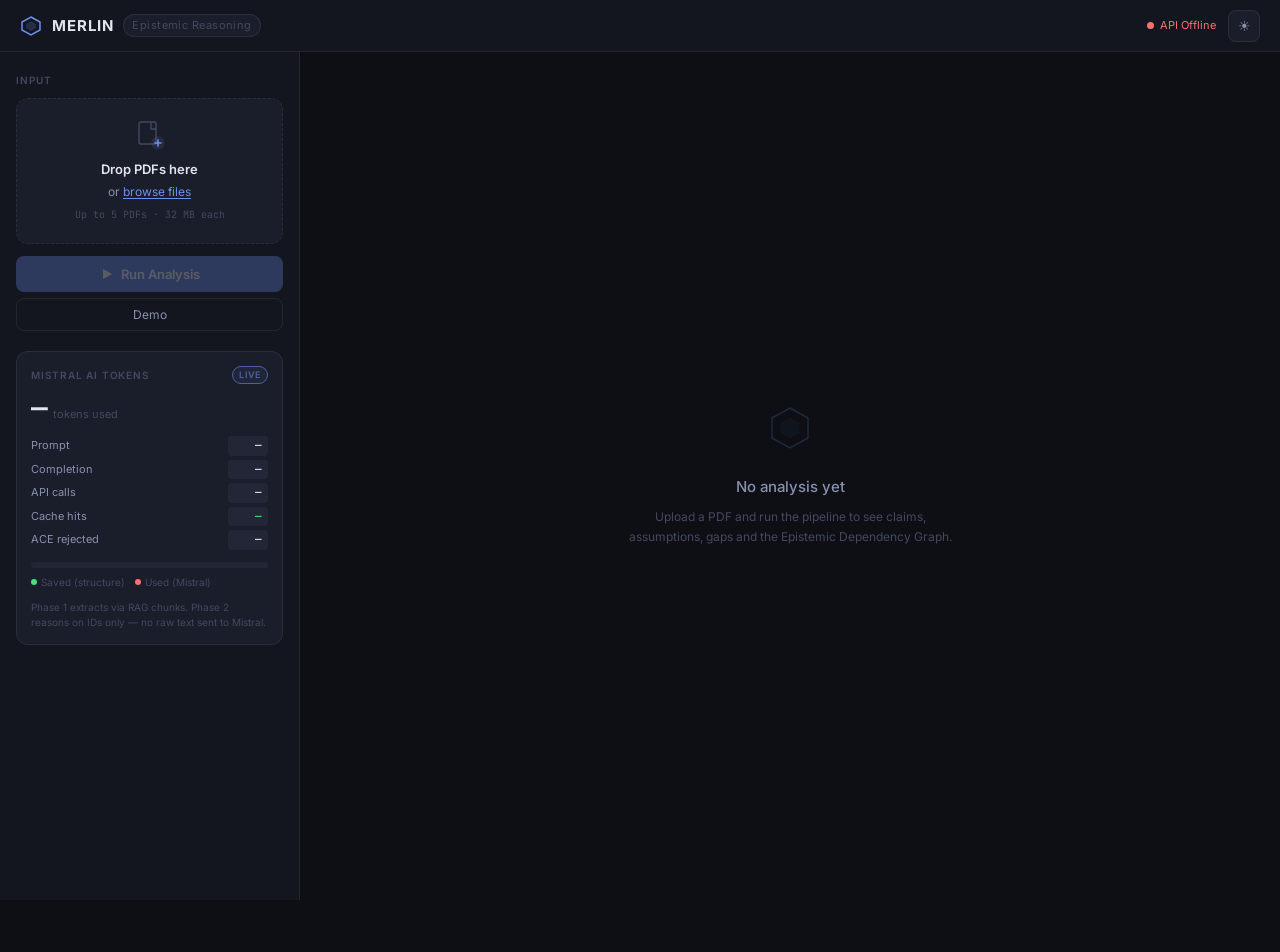
==== frontend/index.html @ d323d54f "Add files via upload" ====
<!DOCTYPE html>
<html lang="en" data-theme="dark">
<head>
<meta charset="UTF-8"/>
<meta name="viewport" content="width=device-width, initial-scale=1.0"/>
<title>MERLIN — Epistemic Reasoning</title>
<link rel="preconnect" href="https://fonts.googleapis.com"/>
<link href="https://fonts.googleapis.com/css2?family=Inter:wght@300;400;500;600;700&family=JetBrains+Mono:wght@400;500;600&display=swap" rel="stylesheet"/>
<link rel="stylesheet" href="css/style.css"/>
</head>
<body>

<header class="topbar">
  <div class="topbar-inner">
    <div class="brand">
      <svg width="22" height="22" viewBox="0 0 22 22" fill="none"><polygon points="11,2 20,7 20,15 11,20 2,15 2,7" stroke="var(--accent)" stroke-width="1.5" fill="none"/><polygon points="11,6 16,9 16,13 11,16 6,13 6,9" fill="var(--accent)" opacity="0.2"/></svg>
      <span class="brand-name">MERLIN</span>
      <span class="brand-tag">Epistemic Reasoning</span>
    </div>
    <div class="topbar-right">
      <span id="api-status" class="status-dot loading">
        <span class="dot"></span><span class="status-label">Connecting</span>
      </span>
      <button class="icon-btn" id="theme-toggle" title="Toggle theme">
        <span class="theme-icon-dark">☽</span>
        <span class="theme-icon-light">☀</span>
      </button>
    </div>
  </div>
</header>

<div class="app-shell">

  <!-- ── LEFT SIDEBAR ── -->
  <aside class="sidebar">

    <div class="sidebar-section">
      <div class="section-label">Input</div>
      <div class="drop-zone" id="drop-zone" tabindex="0" role="button">
        <div class="drop-inner">
          <svg class="drop-svg" width="32" height="32" viewBox="0 0 32 32" fill="none">
            <rect x="5" y="3" width="17" height="22" rx="2" stroke="currentColor" stroke-width="1.4" fill="none"/>
            <path d="M17 3v7h5" stroke="currentColor" stroke-width="1.4" stroke-linejoin="round" fill="none"/>
            <circle cx="24" cy="24" r="6" fill="var(--accent)" opacity="0.12" stroke="var(--accent)" stroke-width="1.4"/>
            <path d="M24 21v6M21 24h6" stroke="var(--accent)" stroke-width="1.6" stroke-linecap="round"/>
          </svg>
          <p class="drop-title">Drop PDFs here</p>
          <p class="drop-sub">or <span class="link">browse files</span></p>
          <p class="drop-limit">Up to 5 PDFs · 32 MB each</p>
        </div>
        <input type="file" id="file-input" accept=".pdf" multiple style="display:none"/>
      </div>
      <div id="file-list" class="file-list hidden"></div>
      <div id="upload-warnings" class="warning-box hidden"></div>
    </div>

    <div class="sidebar-actions">
      <button class="btn-ghost" id="btn-clear-files" style="display:none">✕ Clear</button>
      <button class="btn-run" id="btn-analyse" disabled>
        <svg width="14" height="14" viewBox="0 0 14 14" fill="none"><polygon points="3,2 12,7 3,12" fill="currentColor"/></svg>
        Run Analysis
      </button>
      <button class="btn-ghost" id="btn-load-sample">Demo</button>
    </div>

    <!-- Token Dashboard -->
    <div class="token-dashboard" id="token-dashboard">
      <div class="token-header">
        <span class="token-title">Mistral AI Tokens</span>
        <span class="token-live" id="tok-live-badge">live</span>
      </div>

      <div class="token-primary">
        <span class="token-big" id="tok-total">—</span>
        <span class="token-big-label">tokens used</span>
      </div>

      <div class="token-breakdown">
        <div class="tok-row">
          <span class="tok-label">Prompt</span>
          <span class="tok-val" id="tok-prompt">—</span>
        </div>
        <div class="tok-row">
          <span class="tok-label">Completion</span>
          <span class="tok-val" id="tok-completion">—</span>
        </div>
        <div class="tok-row">
          <span class="tok-label">API calls</span>
          <span class="tok-val" id="tok-calls">—</span>
        </div>
        <div class="tok-row">
          <span class="tok-label">Cache hits</span>
          <span class="tok-val accent" id="tok-cache">—</span>
        </div>
        <div class="tok-row">
          <span class="tok-label">ACE rejected</span>
          <span class="tok-val" id="tok-ace">—</span>
        </div>
      </div>

      <div class="token-bar-wrap">
        <div class="token-bar-track">
          <div class="token-bar-saved" id="token-bar-saved"></div>
          <div class="token-bar-used"  id="token-bar-used"></div>
        </div>
        <div class="token-bar-legend">
          <span><span class="dot accent"></span>Saved (structure)</span>
          <span><span class="dot red"></span>Used (Mistral)</span>
        </div>
      </div>

      <p class="token-note">Phase 1 extracts via RAG chunks. Phase 2 reasons on IDs only — no raw text sent to Mistral.</p>
    </div>

  </aside>

  <!-- ── MAIN ── -->
  <main class="main-area">

    <!-- Loader -->
    <div id="loader" class="loader hidden">
      <div class="loader-inner">
        <div class="loader-ring"></div>
        <div class="pipeline-steps" id="pipeline-steps">
          <div class="ps" id="step-1"><span class="ps-num">01</span><span class="ps-name">Claim Extraction</span><span class="ps-phase">Phase 1 · RAG</span></div>
          <div class="ps" id="step-2"><span class="ps-num">02</span><span class="ps-name">Evidence Attribution</span><span class="ps-phase">Phase 1 · RAG</span></div>
          <div class="ps" id="step-3"><span class="ps-num">03</span><span class="ps-name">Normalisation</span><span class="ps-phase">Rule-based · 0 tokens</span></div>
          <div class="ps" id="step-6"><span class="ps-num">04</span><span class="ps-name">Assumption Extraction</span><span class="ps-phase">Phase 1 · RAG</span></div>
          <div class="ps" id="step-6v"><span class="ps-num">05</span><span class="ps-name">Assumption Verification</span><span class="ps-phase">NLI · 0 tokens</span></div>
          <div class="ps-divider">Text discarded — struct built</div>
          <div class="ps" id="step-4"><span class="ps-num">06</span><span class="ps-name">Agreement Reasoning</span><span class="ps-phase">Phase 2 · ID prompts</span></div>
          <div class="ps" id="step-5"><span class="ps-num">07</span><span class="ps-name">Gap Detection</span><span class="ps-phase">Graph degree + label</span></div>
        </div>
      </div>
    </div>

    <!-- Empty state -->
    <div id="empty-state" class="empty-state">
      <div class="empty-icon">
        <svg width="48" height="48" viewBox="0 0 48 48" fill="none"><polygon points="24,4 42,14 42,34 24,44 6,34 6,14" stroke="var(--accent)" stroke-width="1.5" fill="none" opacity="0.4"/><polygon points="24,14 33,19 33,29 24,34 15,29 15,19" stroke="var(--accent)" stroke-width="1" fill="var(--accent)" opacity="0.08"/></svg>
      </div>
      <p class="empty-title">No analysis yet</p>
      <p class="empty-sub">Upload a PDF and run the pipeline to see claims, assumptions, gaps and the Epistemic Dependency Graph.</p>
    </div>

    <!-- Results -->
    <div id="results-container" class="results hidden">

      <!-- Stat bar -->
      <div class="stat-bar">
        <div class="stat"><span class="stat-val" id="stat-claims">0</span><span class="stat-key">Claims</span></div>
        <div class="stat-sep"></div>
        <div class="stat red"><span class="stat-val" id="stat-contradictions">0</span><span class="stat-key">Contradictions</span></div>
        <div class="stat-sep"></div>
        <div class="stat amber"><span class="stat-val" id="stat-gaps">0</span><span class="stat-key">Gaps</span></div>
        <div class="stat-sep"></div>
        <div class="stat green"><span class="stat-val" id="stat-time">—</span><span class="stat-key">Time</span></div>
        <div class="stat-sep"></div>
        <div class="stat purple"><span class="stat-val" id="stat-guards">0</span><span class="stat-key">HAL Guards</span></div>
        <div class="stat-sep"></div>
        <div class="stat gold"><span class="stat-val" id="stat-loss">—</span><span class="stat-key">Epist. Loss</span></div>
      </div>

      <!-- HAL report -->
      <div id="hal-report" class="hal-report hidden">
        <div class="hal-title">
          <svg width="13" height="13" viewBox="0 0 13 13"><path d="M6.5 1L12 11H1L6.5 1Z" stroke="var(--red)" stroke-width="1.3" fill="none"/><line x1="6.5" y1="5" x2="6.5" y2="8" stroke="var(--red)" stroke-width="1.2"/><circle cx="6.5" cy="10" r="0.6" fill="var(--red)"/></svg>
          Hallucination Guard Report
        </div>
        <div class="hal-grid" id="hal-grid"></div>
      </div>

      <!-- Tabs -->
      <div class="tab-nav">
        <button class="tab-btn active" data-tab="claims">Claims</button>
        <button class="tab-btn" data-tab="agreements">Agreements</button>
        <button class="tab-btn" data-tab="gaps">Research Gaps</button>
        <button class="tab-btn" data-tab="graph">EDG</button>
      </div>

      <div class="tab-panel" id="tab-claims"><div id="claims-list"></div></div>
      <div class="tab-panel hidden" id="tab-agreements"><div id="agreements-list"></div></div>
      <div class="tab-panel hidden" id="tab-gaps">
        <div class="gap-formula-panel">
          <div class="gfp-title">Gap Detection Formula</div>
          <div class="gfp-eq">
            Gap(C) = &alpha;&thinsp;(1 &minus; centrality) + &beta;&thinsp;&middot;&thinsp;uncertainty + &gamma;&thinsp;&middot;&thinsp;(1 &minus; evidence)
          </div>
          <div class="gfp-params">
            <span class="gfp-param"><span class="gfp-alpha">&alpha; = 0.20</span> low centrality weight</span>
            <span class="gfp-param"><span class="gfp-beta">&beta; = 0.30</span> uncertainty weight</span>
            <span class="gfp-param"><span class="gfp-gamma">&gamma; = 0.20</span> weak evidence weight</span>
            <span class="gfp-param"><span class="gfp-delta">degree<sup>&minus;1</sup> &times; 0.30</span> low connectivity weight</span>
          </div>
          <div class="gfp-note">Gaps are claims where G(C) is highest — not LLM opinion. Graph decides; LLM labels.</div>
        </div>
        <div id="gaps-list"></div>
      </div>
      <div class="tab-panel hidden" id="tab-graph">
        <!-- Formal definition panel -->
        <div class="edg-formal">
          <div class="edg-formal-left">
            <span class="edg-formal-label">Epistemic Dependency Graph</span>
            <span class="edg-formal-eq">G = (V<sub>C</sub> &cup; V<sub>A</sub>, E)</span>
          </div>
          <div class="edg-formal-defs">
            <span class="edg-formal-def"><span class="efd-key">V<sub>C</sub></span> Claims &nbsp;&mdash;&nbsp; C = (S, P, O, M, D, &Theta;)</span>
            <span class="edg-formal-def"><span class="efd-key">V<sub>A</sub></span> Assumptions &nbsp;&mdash;&nbsp; A = (type, constraint, explicit)</span>
            <span class="edg-formal-def"><span class="efd-key">E</span> Evidence &middot; Dependency &middot; Agreement &middot; Contradiction</span>
          </div>
          <div class="edg-formal-stats" id="edg-formal-stats">
            <span class="edg-stat-pill" id="fstat-claims">— claims</span>
            <span class="edg-stat-pill" id="fstat-assumptions">— assumptions</span>
            <span class="edg-stat-pill" id="fstat-edges">— edges</span>
            <span class="edg-stat-pill" id="fstat-communities">— communities</span>
          </div>
        </div>

        <!-- Canvas -->
        <div class="edg-wrap">
          <canvas id="edg-canvas" width="760" height="420"></canvas>
          <div class="edg-legend">
            <span class="leg"><span class="leg-dot agree"></span>Agree</span>
            <span class="leg"><span class="leg-dot contradict"></span>Contradict</span>
            <span class="leg"><span class="leg-dot conditional"></span>Conditional</span>
            <span class="leg"><span class="leg-dot gap"></span>Gap region</span>
            <span class="leg"><span class="leg-dot assump"></span>Assumption</span>
            <span class="leg"><span class="leg-dot" style="background:var(--gold);opacity:0.8;border:1px dashed var(--gold)"></span>Contra path</span>
          </div>
        </div>

        <!-- Analytics panels (A + B + C) -->
        <div class="edg-analytics" id="edg-analytics">

          <!-- A: Communities -->
          <div class="edg-panel-card" id="edg-communities">
            <div class="edg-panel-title">
              <span class="edg-panel-icon">⬡</span>
              Claim Communities
              <span class="edg-panel-badge" id="comm-count">—</span>
            </div>
            <div class="edg-panel-body" id="comm-list">
              <span class="edg-empty">Run analysis to see communities</span>
            </div>
          </div>

          <!-- B: Influence propagation -->
          <div class="edg-panel-card" id="edg-influence">
            <div class="edg-panel-title">
              <span class="edg-panel-icon">⟳</span>
              Influence Propagation
              <span class="edg-panel-sub">3-iteration weighted spread</span>
            </div>
            <div class="edg-panel-body" id="influence-list">
              <span class="edg-empty">Run analysis to see propagation</span>
            </div>
          </div>

          <!-- C: Reasoning paths -->
          <div class="edg-panel-card" id="edg-paths">
            <div class="edg-panel-title">
              <span class="edg-panel-icon">→</span>
              Reasoning Paths
              <span class="edg-panel-sub">contradiction + gap chains</span>
            </div>
            <div class="edg-panel-body" id="paths-list">
              <span class="edg-empty">Run analysis to see paths</span>
            </div>
          </div>

        </div>
      </div>

    </div>
  </main>
</div>

<script src="js/app.js"></script>
</body>
</html>
---- frontend/css/style.css ----
/* ── MERLIN Design System ───────────────────────────────────────────────── */
:root {
  --font-body: 'Inter', system-ui, sans-serif;
  --font-mono: 'JetBrains Mono', monospace;
  --radius:    8px;
  --radius-lg: 12px;
  --sidebar-w: 300px;
  --topbar-h:  52px;
  --ease:      cubic-bezier(0.4, 0, 0.2, 1);
}

[data-theme="dark"] {
  --bg:        #0d0f14;
  --surface:   #13161e;
  --surface2:  #1a1e2a;
  --surface3:  #222636;
  --border:    rgba(255,255,255,0.07);
  --border2:   rgba(255,255,255,0.04);
  --accent:    #6c8ff0;
  --accent-dim:rgba(108,143,240,0.12);
  --red:       #f87171;
  --red-dim:   rgba(248,113,113,0.1);
  --amber:     #fbbf24;
  --amber-dim: rgba(251,191,36,0.1);
  --green:     #4ade80;
  --green-dim: rgba(74,222,128,0.1);
  --purple:    #c084fc;
  --purple-dim:rgba(192,132,252,0.1);
  --gold:      #f0c060;
  --gold-dim:  rgba(240,192,96,0.1);
  --text:      #e2e4ef;
  --text-2:    #8890b0;
  --text-3:    #444860;
  --shadow:    0 4px 20px rgba(0,0,0,0.4);
  --shadow-lg: 0 8px 40px rgba(0,0,0,0.5);
}

[data-theme="light"] {
  --bg:        #f0f2f7;
  --surface:   #ffffff;
  --surface2:  #f6f7fb;
  --surface3:  #edeef5;
  --border:    rgba(0,0,0,0.08);
  --border2:   rgba(0,0,0,0.04);
  --accent:    #3b5fd4;
  --accent-dim:rgba(59,95,212,0.10);
  --red:       #dc2626;
  --red-dim:   rgba(220,38,38,0.08);
  --amber:     #d97706;
  --amber-dim: rgba(217,119,6,0.08);
  --green:     #16a34a;
  --green-dim: rgba(22,163,74,0.08);
  --purple:    #7c3aed;
  --purple-dim:rgba(124,58,237,0.08);
  --gold:      #b45309;
  --gold-dim:  rgba(180,83,9,0.08);
  --text:      #1a1d2e;
  --text-2:    #555870;
  --text-3:    #9098b8;
  --shadow:    0 2px 12px rgba(0,0,0,0.08);
  --shadow-lg: 0 8px 32px rgba(0,0,0,0.12);
}

*, *::before, *::after { box-sizing: border-box; margin: 0; padding: 0; }
html { scroll-behavior: smooth; }
body {
  background: var(--bg); color: var(--text);
  font-family: var(--font-body); font-size: 14px; line-height: 1.6;
  height: 100vh; overflow: hidden;
  transition: background 0.3s var(--ease), color 0.3s var(--ease);
}

/* ── TOPBAR ─────────────────────────────────────────────────────────────── */
.topbar {
  height: var(--topbar-h);
  background: var(--surface);
  border-bottom: 1px solid var(--border);
  position: fixed; top: 0; left: 0; right: 0; z-index: 100;
}
.topbar-inner {
  max-width: 100%; height: 100%;
  display: flex; align-items: center; justify-content: space-between;
  padding: 0 20px;
}
.brand { display: flex; align-items: center; gap: 10px; }
.brand-name {
  font-size: 15px; font-weight: 700; letter-spacing: 0.06em;
  color: var(--text);
}
.brand-tag {
  font-size: 11px; color: var(--text-3); letter-spacing: 0.04em;
  padding: 2px 8px; border-radius: 20px;
  background: var(--surface2); border: 1px solid var(--border);
}
.topbar-right { display: flex; align-items: center; gap: 12px; }

/* Status dot */
.status-dot { display: flex; align-items: center; gap: 6px; font-size: 11px; color: var(--text-2); }
.status-dot .dot {
  width: 7px; height: 7px; border-radius: 50%;
  background: var(--text-3); transition: background 0.3s;
}
.status-dot.ok .dot      { background: var(--green); box-shadow: 0 0 6px var(--green); }
.status-dot.ok .status-label { color: var(--green); }
.status-dot.error .dot   { background: var(--red); }
.status-dot.error .status-label { color: var(--red); }

/* Icon button */
.icon-btn {
  width: 32px; height: 32px; border-radius: var(--radius);
  border: 1px solid var(--border); background: var(--surface2);
  cursor: pointer; display: flex; align-items: center; justify-content: center;
  font-size: 14px; color: var(--text-2);
  transition: border-color 0.2s, color 0.2s, transform 0.2s;
}
.icon-btn:hover { border-color: var(--accent); color: var(--accent); transform: rotate(15deg); }
[data-theme="dark"]  .theme-icon-dark  { display: none; }
[data-theme="dark"]  .theme-icon-light { display: inline; }
[data-theme="light"] .theme-icon-light { display: none; }
[data-theme="light"] .theme-icon-dark  { display: inline; }

/* ── LAYOUT ─────────────────────────────────────────────────────────────── */
.app-shell {
  display: flex;
  height: calc(100vh - var(--topbar-h));
  margin-top: var(--topbar-h);
  overflow: hidden;
}

/* ── SIDEBAR ─────────────────────────────────────────────────────────────── */
.sidebar {
  width: var(--sidebar-w);
  flex-shrink: 0;
  background: var(--surface);
  border-right: 1px solid var(--border);
  display: flex; flex-direction: column; gap: 0;
  overflow-y: auto; overflow-x: hidden;
  padding: 0 0 24px;
}
.sidebar::-webkit-scrollbar { width: 3px; }
.sidebar::-webkit-scrollbar-thumb { background: var(--border); border-radius: 2px; }

.sidebar-section { padding: 20px 16px 0; }
.section-label {
  font-size: 10px; font-weight: 600; letter-spacing: 0.1em;
  text-transform: uppercase; color: var(--text-3); margin-bottom: 10px;
}

/* ── DROP ZONE ──────────────────────────────────────────────────────────── */
.drop-zone {
  border: 1.5px dashed var(--border);
  border-radius: var(--radius-lg); padding: 20px 16px;
  text-align: center; cursor: pointer; background: var(--surface2);
  transition: border-color 0.2s, background 0.2s;
  outline: none;
}
.drop-zone:hover, .drop-zone:focus, .drop-zone.drag-over {
  border-color: var(--accent); background: var(--accent-dim);
}
.drop-svg { color: var(--text-3); margin-bottom: 8px; display: block; margin: 0 auto 8px; }
.drop-zone.drag-over .drop-svg { color: var(--accent); }
.drop-title { font-size: 13px; font-weight: 600; color: var(--text); margin-bottom: 2px; }
.drop-sub { font-size: 12px; color: var(--text-2); }
.drop-limit { font-size: 10px; color: var(--text-3); margin-top: 6px; font-family: var(--font-mono); }
.link { color: var(--accent); cursor: pointer; text-decoration: underline; text-underline-offset: 2px; }

/* ── FILE LIST ──────────────────────────────────────────────────────────── */
.file-list { margin-top: 8px; display: flex; flex-direction: column; gap: 4px; }
.file-item {
  display: flex; align-items: center; gap: 8px;
  background: var(--surface2); border: 1px solid var(--border2);
  border-radius: var(--radius); padding: 8px 10px;
  animation: slideUp 0.2s var(--ease);
}
@keyframes slideUp { from { opacity:0; transform:translateY(6px); } to { opacity:1; transform:none; } }
.file-item-icon { font-size: 16px; flex-shrink:0; }
.file-item-info { flex:1; min-width:0; }
.file-item-name { font-size: 11px; font-weight: 500; color: var(--text); white-space:nowrap; overflow:hidden; text-overflow:ellipsis; }
.file-item-meta { font-size: 10px; color: var(--text-3); font-family: var(--font-mono); }
.file-item-rm {
  background: none; border: none; cursor: pointer;
  color: var(--text-3); font-size: 12px; padding: 2px 4px; border-radius: 4px; flex-shrink:0;
  transition: color 0.15s;
}
.file-item-rm:hover { color: var(--red); }
.file-item.ready { border-color: rgba(74,222,128,0.2); }

/* ── WARNING ────────────────────────────────────────────────────────────── */
.warning-box {
  margin-top: 8px; padding: 8px 10px;
  background: var(--amber-dim); border: 1px solid rgba(251,191,36,0.2);
  border-radius: var(--radius); font-size: 11px; color: var(--amber); line-height: 1.5;
}

/* ── SIDEBAR ACTIONS ────────────────────────────────────────────────────── */
.sidebar-actions {
  padding: 12px 16px; display: flex; flex-direction: column; gap: 6px;
}
.btn-run {
  width: 100%; padding: 10px 16px;
  background: var(--accent); color: #fff;
  border: none; border-radius: var(--radius);
  font-family: var(--font-body); font-size: 13px; font-weight: 600;
  cursor: pointer; display: flex; align-items: center; justify-content: center; gap: 7px;
  transition: opacity 0.2s, transform 0.15s;
}
.btn-run:hover:not(:disabled) { opacity: 0.88; transform: translateY(-1px); }
.btn-run:active:not(:disabled) { transform: scale(0.98); }
.btn-run:disabled { opacity: 0.3; cursor: not-allowed; }
.btn-ghost {
  width: 100%; padding: 8px 16px;
  background: transparent; border: 1px solid var(--border);
  border-radius: var(--radius); color: var(--text-2);
  font-family: var(--font-body); font-size: 12px; cursor: pointer;
  transition: border-color 0.2s, color 0.2s;
}
.btn-ghost:hover { border-color: var(--accent); color: var(--accent); }

/* ── TOKEN DASHBOARD ────────────────────────────────────────────────────── */
.token-dashboard {
  margin: 8px 16px 0;
  background: var(--surface2); border: 1px solid var(--border);
  border-radius: var(--radius-lg); padding: 14px;
}
.token-header {
  display: flex; align-items: center; justify-content: space-between;
  margin-bottom: 10px;
}
.token-title { font-size: 10px; font-weight: 600; letter-spacing: 0.08em; text-transform: uppercase; color: var(--text-3); }
.token-live {
  font-size: 9px; font-weight: 600; letter-spacing: 0.08em; text-transform: uppercase;
  background: var(--accent-dim); color: var(--accent); border: 1px solid var(--accent);
  border-radius: 10px; padding: 1px 6px; opacity: 0.6;
}
.token-live.active { opacity: 1; animation: pulse 1.5s ease infinite; }
@keyframes pulse { 0%,100%{opacity:1} 50%{opacity:0.4} }

.token-primary { display: flex; align-items: baseline; gap: 5px; margin-bottom: 12px; }
.token-big {
  font-family: var(--font-mono); font-size: 28px; font-weight: 600;
  color: var(--text); line-height: 1;
  transition: all 0.4s var(--ease);
}
.token-big-label { font-size: 11px; color: var(--text-3); }

.token-breakdown { display: flex; flex-direction: column; gap: 4px; margin-bottom: 12px; }
.tok-row { display: flex; justify-content: space-between; align-items: center; }
.tok-label { font-size: 11px; color: var(--text-2); }
.tok-val {
  font-family: var(--font-mono); font-size: 11px; font-weight: 500;
  color: var(--text); background: var(--surface3);
  padding: 1px 6px; border-radius: 4px; min-width: 40px; text-align: right;
}
.tok-val.accent { color: var(--green); }

.token-bar-wrap { margin-bottom: 10px; }
.token-bar-track {
  height: 6px; background: var(--surface3); border-radius: 10px;
  overflow: hidden; display: flex; margin-bottom: 6px;
}
.token-bar-saved { height: 100%; background: var(--green); border-radius: 10px 0 0 10px; transition: width 0.8s var(--ease); }
.token-bar-used  { height: 100%; background: var(--red); transition: width 0.8s var(--ease); }
.token-bar-legend {
  display: flex; gap: 10px; font-size: 10px; color: var(--text-3);
}
.token-bar-legend span { display: flex; align-items: center; gap: 4px; }
.dot { display: inline-block; width: 6px; height: 6px; border-radius: 50%; }
.dot.accent { background: var(--green); }
.dot.red    { background: var(--red); }
.token-note { font-size: 10px; color: var(--text-3); line-height: 1.5; }

/* ── MAIN AREA ──────────────────────────────────────────────────────────── */
.main-area {
  flex: 1; overflow-y: auto; padding: 24px; display: flex; flex-direction: column;
}
.main-area::-webkit-scrollbar { width: 4px; }
.main-area::-webkit-scrollbar-thumb { background: var(--border); border-radius: 2px; }

/* ── LOADER ─────────────────────────────────────────────────────────────── */
.loader { display: flex; align-items: flex-start; justify-content: center; padding-top: 60px; }
.loader-inner { display: flex; align-items: flex-start; gap: 40px; }
.loader-ring {
  width: 48px; height: 48px; flex-shrink: 0; margin-top: 4px;
  border: 3px solid var(--border); border-top-color: var(--accent);
  border-radius: 50%; animation: spin 0.8s linear infinite;
}
@keyframes spin { to { transform: rotate(360deg); } }

.pipeline-steps { display: flex; flex-direction: column; gap: 4px; min-width: 280px; }
.ps {
  display: grid; grid-template-columns: 28px 1fr auto;
  align-items: center; gap: 8px;
  padding: 7px 10px; border-radius: var(--radius);
  border: 1px solid var(--border2);
  font-size: 12px; color: var(--text-3);
  transition: all 0.25s var(--ease);
}
.ps.active {
  border-color: rgba(108,143,240,0.3); background: var(--accent-dim);
  color: var(--accent);
}
.ps.done { border-color: rgba(74,222,128,0.2); color: var(--green); }
.ps-num { font-family: var(--font-mono); font-size: 10px; font-weight: 600; opacity: 0.6; }
.ps-name { font-weight: 500; }
.ps-phase { font-size: 10px; font-family: var(--font-mono); opacity: 0.6; text-align: right; }
.ps-divider {
  font-size: 9px; letter-spacing: 0.08em; text-transform: uppercase;
  color: var(--accent); text-align: center; padding: 6px 0 2px;
  border-top: 1px solid var(--border2); margin-top: 4px;
  opacity: 0.7;
}

/* ── EMPTY STATE ────────────────────────────────────────────────────────── */
.empty-state {
  flex: 1; display: flex; flex-direction: column;
  align-items: center; justify-content: center;
  text-align: center; padding: 60px 20px;
}
.empty-icon { margin-bottom: 16px; opacity: 0.5; }
.empty-title { font-size: 15px; font-weight: 500; color: var(--text-2); margin-bottom: 8px; }
.empty-sub { font-size: 12px; color: var(--text-3); max-width: 340px; line-height: 1.7; }

/* ── RESULTS ────────────────────────────────────────────────────────────── */
.results { display: flex; flex-direction: column; gap: 16px; animation: fadeUp 0.4s var(--ease); }
@keyframes fadeUp { from{opacity:0;transform:translateY(10px)} to{opacity:1;transform:none} }

/* Stat bar */
.stat-bar {
  display: flex; align-items: center; gap: 0;
  background: var(--surface); border: 1px solid var(--border);
  border-radius: var(--radius-lg); overflow: hidden;
}
.stat {
  flex: 1; padding: 14px 12px; text-align: center;
  border-right: 1px solid var(--border); transition: background 0.2s;
}
.stat:last-child { border-right: none; }
.stat:hover { background: var(--surface2); }
.stat-val {
  display: block; font-family: var(--font-mono); font-size: 20px; font-weight: 600;
  color: var(--accent); line-height: 1; margin-bottom: 3px;
}
.stat-key { font-size: 10px; letter-spacing: 0.06em; text-transform: uppercase; color: var(--text-3); }
.stat-sep { width: 1px; background: var(--border); }
.stat.red    .stat-val { color: var(--red); }
.stat.amber  .stat-val { color: var(--amber); }
.stat.green  .stat-val { color: var(--green); }
.stat.purple .stat-val { color: var(--purple); }
.stat.gold   .stat-val { color: var(--gold); }

/* HAL report */
.hal-report {
  background: var(--red-dim); border: 1px solid rgba(248,113,113,0.15);
  border-radius: var(--radius-lg); padding: 12px 14px;
  animation: fadeUp 0.3s var(--ease);
}
.hal-title {
  display: flex; align-items: center; gap: 6px;
  font-size: 10px; font-weight: 700; letter-spacing: 0.08em; text-transform: uppercase;
  color: var(--red); margin-bottom: 10px;
}
.hal-grid { display: grid; grid-template-columns: repeat(auto-fill, minmax(160px, 1fr)); gap: 6px; }
.hal-cell {
  background: var(--surface); border: 1px solid var(--border2);
  border-radius: var(--radius); padding: 8px 10px;
}
.hal-cell-lbl { font-size: 9px; color: var(--text-3); font-family: var(--font-mono); letter-spacing: 0.04em; margin-bottom: 3px; }
.hal-cell-val { font-family: var(--font-mono); font-size: 18px; font-weight: 700; color: var(--text); line-height: 1; }
.hal-cell-val.hit { color: var(--amber); }
.hal-cell-desc { font-size: 9px; color: var(--text-3); margin-top: 3px; line-height: 1.4; }

/* Tab nav */
.tab-nav {
  display: flex; gap: 2px;
  background: var(--surface); border: 1px solid var(--border);
  border-radius: var(--radius-lg); padding: 4px;
}
.tab-btn {
  flex: 1; padding: 7px 12px; border-radius: var(--radius);
  border: none; background: transparent;
  font-family: var(--font-body); font-size: 12px; font-weight: 500;
  color: var(--text-2); cursor: pointer;
  transition: background 0.2s, color 0.2s;
}
.tab-btn:hover  { color: var(--text); }
.tab-btn.active { background: var(--surface2); color: var(--accent); font-weight: 600; }

.tab-panel { animation: fadeUp 0.25s var(--ease); }
.tab-panel.hidden { display: none; }

/* Claim card */
.claim-card {
  background: var(--surface); border: 1px solid var(--border);
  border-radius: var(--radius-lg); padding: 14px 16px; margin-bottom: 8px;
  transition: border-color 0.2s, box-shadow 0.2s;
  animation: slideUp 0.25s var(--ease) both;
}
.claim-card:hover { border-color: rgba(108,143,240,0.3); box-shadow: var(--shadow); }
.claim-header { display: flex; align-items: flex-start; gap: 10px; margin-bottom: 8px; }
.claim-paper {
  font-size: 9px; font-family: var(--font-mono); font-weight: 600; letter-spacing: 0.04em;
  color: var(--accent); background: var(--accent-dim);
  padding: 2px 7px; border-radius: 4px; flex-shrink: 0; margin-top: 2px;
  border: 1px solid rgba(108,143,240,0.2);
}
.claim-text { font-size: 13px; line-height: 1.5; color: var(--text); flex: 1; }
.claim-meta { display: flex; gap: 5px; flex-wrap: wrap; margin-bottom: 8px; }
.meta-pill {
  font-size: 9px; font-family: var(--font-mono); color: var(--text-3);
  background: var(--surface2); padding: 2px 7px; border-radius: 4px;
  border: 1px solid var(--border2);
}
.assumption-pills { display: flex; flex-wrap: wrap; gap: 4px; margin-bottom: 8px; }
.apill {
  font-size: 10px; padding: 2px 8px; border-radius: 10px;
  border: 1px solid rgba(192,132,252,0.2);
  color: var(--purple); background: var(--purple-dim);
}
.ubar-wrap { position: relative; }
.ubar-track { height: 3px; background: var(--surface3); border-radius: 4px; overflow: hidden; }
.ubar-fill  { height: 100%; border-radius: 4px; background: linear-gradient(90deg, var(--green), var(--amber), var(--red)); }
.ubar-label { font-size: 9px; color: var(--text-3); margin-top: 3px; font-family: var(--font-mono); }

/* Agreement card */
.agreement-card {
  border-radius: var(--radius-lg); padding: 12px 14px; margin-bottom: 6px;
  border-left: 3px solid var(--border); background: var(--surface);
  font-size: 12px; animation: slideUp 0.2s var(--ease);
  border-top: 1px solid var(--border); border-right: 1px solid var(--border); border-bottom: 1px solid var(--border);
}
.agreement-card.agree       { border-left-color: var(--green); }
.agreement-card.contradict  { border-left-color: var(--red); }
.agreement-card.conditional { border-left-color: var(--amber); }
.rel-badge {
  display: inline-flex; align-items: center; gap: 4px;
  font-size: 9px; font-weight: 700; letter-spacing: 0.08em;
  text-transform: uppercase; padding: 2px 8px; border-radius: 4px; margin-bottom: 6px;
}
.rel-badge.agree       { background: var(--green-dim);  color: var(--green); }
.rel-badge.contradict  { background: var(--red-dim);    color: var(--red); }
.rel-badge.conditional { background: var(--amber-dim);  color: var(--amber); }
.rel-badge.unrelated   { background: var(--surface2);   color: var(--text-3); }
.ag-claims { color: var(--text-2); font-family: var(--font-mono); font-size: 11px; margin-bottom: 4px; line-height: 1.6; }
.ag-reason { font-size: 11px; color: var(--text-2); margin-bottom: 3px; }
.ag-conf   { font-size: 9px; color: var(--text-3); font-family: var(--font-mono); }

/* Gap card */
.gap-card {
  background: var(--surface); border: 1px solid var(--border);
  border-radius: var(--radius-lg); padding: 14px 16px; margin-bottom: 8px;
  animation: slideUp 0.2s var(--ease);
  border-top: 2px solid var(--amber);
}
.gap-header { display: flex; align-items: center; gap: 8px; margin-bottom: 6px; }
.gap-prio {
  font-size: 9px; font-weight: 700; letter-spacing: 0.07em; text-transform: uppercase;
  padding: 2px 8px; border-radius: 4px;
}
.gap-prio.high   { background: var(--red-dim);   color: var(--red); }
.gap-prio.medium { background: var(--amber-dim); color: var(--amber); }
.gap-prio.low    { background: var(--green-dim); color: var(--green); }
.gap-type { font-size: 9px; font-family: var(--font-mono); color: var(--text-3); padding: 2px 7px; border: 1px solid var(--border); border-radius: 4px; }
.gap-text  { font-size: 13px; line-height: 1.55; color: var(--text); }
.gap-score { font-size: 9px; color: var(--text-3); margin-top: 5px; font-family: var(--font-mono); }
.gap-graph-tag { font-size: 9px; color: var(--green); font-family: var(--font-mono); margin-top: 4px; }

/* Empty message */
.empty-msg { padding: 32px; text-align: center; color: var(--text-3); font-size: 12px; }

/* EDG */
.edg-wrap { background: var(--surface); border: 1px solid var(--border); border-radius: var(--radius-lg); overflow: hidden; }
#edg-canvas { width: 100%; display: block; }
.edg-legend {
  display: flex; gap: 14px; align-items: center; flex-wrap: wrap;
  padding: 10px 14px; border-top: 1px solid var(--border);
  font-size: 10px; color: var(--text-2);
}
.leg { display: flex; align-items: center; gap: 5px; }
.leg-dot { width: 8px; height: 8px; border-radius: 50%; }
.leg-dot.agree       { background: var(--green); }
.leg-dot.contradict  { background: var(--red); }
.leg-dot.conditional { background: var(--amber); }
.leg-dot.gap         { background: var(--gold); border: 1px solid var(--gold); }
.leg-dot.assump      { background: var(--purple); }

/* ── UTILS ──────────────────────────────────────────────────────────────── */
.hidden { display: none !important; }

/* Stagger animations */
.claim-card:nth-child(1){animation-delay:0.03s}
.claim-card:nth-child(2){animation-delay:0.06s}
.claim-card:nth-child(3){animation-delay:0.09s}
.claim-card:nth-child(4){animation-delay:0.12s}
.claim-card:nth-child(5){animation-delay:0.15s}
.claim-card:nth-child(6){animation-delay:0.18s}

/* ── ASSUMPTION DISPLAY ───────────────────────────────────────────────── */
.assumption-section {
  border: 1px solid var(--border2); border-radius: var(--radius);
  margin: 8px 0; overflow: hidden;
}
.assumption-label {
  font-size: 9px; font-weight: 700; letter-spacing: 0.09em; text-transform: uppercase;
  color: var(--text-3); padding: 5px 10px; background: var(--surface3);
  border-bottom: 1px solid var(--border2);
  display: flex; align-items: center; gap: 6px;
}
.assumption-none { padding: 6px 10px; display: flex; align-items: center; gap: 8px; background: var(--surface2); }
.ungrounded-tag {
  font-size: 8px; font-weight: 700; letter-spacing: 0.08em;
  background: var(--amber-dim); color: var(--amber);
  padding: 1px 6px; border-radius: 3px; border: 1px solid rgba(251,191,36,0.2);
}
.assumption-rows { padding: 4px 0; }
.assumption-row {
  display: grid; grid-template-columns: auto 1fr auto;
  align-items: center; gap: 8px;
  padding: 5px 10px; border-bottom: 1px solid var(--border2);
  font-size: 12px;
}
.assumption-row:last-child { border-bottom: none; }
.assumption-row-left { display: flex; align-items: center; gap: 5px; }
.assumption-type {
  font-size: 9px; font-family: var(--font-mono); font-weight: 600;
  letter-spacing: 0.06em; text-transform: uppercase; color: var(--purple);
}
.assumption-constraint { color: var(--text); flex: 1; line-height: 1.4; }
.assumption-meta { display: flex; gap: 4px; }

/* verification icons */
.ver-icon {
  font-size: 9px; font-weight: 700; width: 14px; height: 14px;
  border-radius: 50%; display: inline-flex; align-items: center; justify-content: center;
}
.ver-ok   { background: var(--green-dim);  color: var(--green);  border: 1px solid rgba(74,222,128,0.3); }
.ver-weak { background: var(--amber-dim);  color: var(--amber);  border: 1px solid rgba(251,191,36,0.3); }
.ver-rej  { background: var(--red-dim);    color: var(--red);    border: 1px solid rgba(248,113,113,0.3); }

.explicit-tag {
  font-size: 9px; color: var(--text-3); background: var(--surface3);
  padding: 1px 5px; border-radius: 3px; border: 1px solid var(--border2);
}
.implicit-tag {
  font-size: 9px; color: var(--amber); background: var(--amber-dim);
  padding: 1px 5px; border-radius: 3px; border: 1px solid rgba(251,191,36,0.2);
}
.score-tag {
  font-size: 9px; font-family: var(--font-mono); color: var(--text-3);
  padding: 1px 5px; border-radius: 3px; background: var(--surface3);
}
.meta-pill.ev-high   { color: var(--green);  background: var(--green-dim);  border-color: rgba(74,222,128,0.2); }
.meta-pill.ev-medium { color: var(--amber);  background: var(--amber-dim);  border-color: rgba(251,191,36,0.2); }
.meta-pill.ev-low    { color: var(--red);    background: var(--red-dim);    border-color: rgba(248,113,113,0.2); }

/* ── AGREEMENT DISPLAY ────────────────────────────────────────────────── */
.ag-top { display: flex; align-items: center; justify-content: space-between; margin-bottom: 6px; }
.ag-basis {
  display: flex; align-items: flex-start; gap: 6px;
  font-size: 11px; color: var(--text-3); margin: 5px 0;
  padding: 5px 8px; background: var(--surface2);
  border-radius: var(--radius); border: 1px solid var(--border2);
  line-height: 1.5;
}
.basis-icon { color: var(--accent); font-size: 12px; flex-shrink: 0; margin-top: 1px; }
.shared-tag {
  display: inline-block; font-size: 9px; font-family: var(--font-mono);
  background: var(--accent-dim); color: var(--accent);
  padding: 1px 5px; border-radius: 3px; margin: 0 1px;
  border: 1px solid rgba(108,143,240,0.2);
}

/* ── GAP SIGNALS ──────────────────────────────────────────────────────── */
.gap-score-chip {
  margin-left: auto; font-size: 10px; font-family: var(--font-mono); font-weight: 700;
  background: var(--amber-dim); color: var(--amber);
  padding: 1px 7px; border-radius: 10px; border: 1px solid rgba(251,191,36,0.2);
}
.gap-signals {
  display: flex; flex-wrap: wrap; align-items: center; gap: 5px;
  margin: 8px 0 4px;
}
.gap-signals-label { font-size: 9px; text-transform: uppercase; letter-spacing: 0.08em; color: var(--text-3); margin-right: 2px; }
.gap-sig-tag {
  font-size: 10px; padding: 2px 8px; border-radius: 10px;
  background: var(--surface2); border: 1px solid var(--border2);
  color: var(--text-2); display: flex; align-items: center; gap: 3px;
}
.gap-score-bar {
  height: 4px; background: var(--surface3); border-radius: 4px;
  overflow: hidden; margin: 6px 0 4px;
}
.gap-score-fill { height: 100%; background: linear-gradient(90deg, var(--amber), var(--red)); border-radius: 4px; }
.gap-score-row {
  display: flex; gap: 10px; flex-wrap: wrap;
  font-size: 9px; font-family: var(--font-mono); color: var(--text-3);
}

/* ── EDG ANALYTICS PANELS ─────────────────────────────────────────────── */
.edg-analytics {
  display: grid; grid-template-columns: 1fr 1fr 1fr;
  gap: 12px; margin-top: 12px;
}
@media (max-width: 1100px) { .edg-analytics { grid-template-columns: 1fr 1fr; } }
@media (max-width: 700px)  { .edg-analytics { grid-template-columns: 1fr; } }

.edg-panel-card {
  background: var(--surface); border: 1px solid var(--border);
  border-radius: var(--radius-lg); overflow: hidden;
  display: flex; flex-direction: column;
}
.edg-panel-title {
  display: flex; align-items: center; gap: 7px;
  padding: 10px 14px; background: var(--surface2);
  border-bottom: 1px solid var(--border);
  font-size: 11px; font-weight: 600; color: var(--text-2);
}
.edg-panel-icon { font-size: 13px; color: var(--accent); }
.edg-panel-badge {
  margin-left: auto; font-family: var(--font-mono);
  background: var(--accent-dim); color: var(--accent);
  font-size: 10px; padding: 1px 7px; border-radius: 10px;
  border: 1px solid rgba(108,143,240,0.2);
}
.edg-panel-sub { margin-left: auto; font-size: 9px; color: var(--text-3); font-weight: 400; }
.edg-panel-body {
  padding: 10px; flex: 1; overflow-y: auto; max-height: 220px;
  display: flex; flex-direction: column; gap: 6px;
}
.edg-panel-body::-webkit-scrollbar { width: 3px; }
.edg-panel-body::-webkit-scrollbar-thumb { background: var(--border); border-radius: 2px; }
.edg-empty { font-size: 11px; color: var(--text-3); padding: 8px 0; }

/* Communities */
.comm-cluster { border: 1px solid var(--border2); border-radius: var(--radius); overflow: hidden; }
.comm-header {
  display: flex; align-items: center; gap: 7px;
  padding: 6px 10px; background: var(--surface2);
  font-size: 11px;
}
.comm-dot { width: 8px; height: 8px; border-radius: 50%; flex-shrink: 0; }
.comm-theme { font-weight: 600; color: var(--text); flex: 1; }
.comm-size { font-size: 9px; font-family: var(--font-mono); color: var(--text-3); }
.comm-nodes { padding: 6px 10px; display: flex; flex-wrap: wrap; gap: 4px; }
.comm-node {
  font-size: 10px; color: var(--text-2); background: var(--surface3);
  padding: 2px 7px; border-radius: 4px; border: 1px solid var(--border2);
  max-width: 160px; overflow: hidden; text-overflow: ellipsis; white-space: nowrap;
}

/* Influence propagation */
.inf-row {
  display: grid; grid-template-columns: 1fr auto auto;
  align-items: center; gap: 8px; font-size: 11px;
}
.inf-label { color: var(--text-2); overflow: hidden; text-overflow: ellipsis; white-space: nowrap; }
.inf-bar-wrap {
  width: 80px; height: 6px; background: var(--surface3);
  border-radius: 4px; overflow: hidden; display: flex;
}
.inf-bar-local { height: 100%; background: var(--accent); }
.inf-bar-prop  { height: 100%; background: var(--red); }
.inf-val { font-family: var(--font-mono); font-size: 10px; color: var(--text-2); white-space: nowrap; }
.inf-up   { color: var(--red);   font-size: 9px; }
.inf-down { color: var(--green); font-size: 9px; }
.inf-same { color: var(--text-3); font-size: 9px; }

/* Reasoning paths */
.path-card {
  border: 1px solid var(--border2); border-radius: var(--radius);
  padding: 8px 10px; background: var(--surface2);
}
.path-header { display: flex; align-items: center; justify-content: space-between; margin-bottom: 6px; }
.path-interp { font-size: 10px; font-weight: 700; letter-spacing: 0.05em; }
.path-len { font-size: 9px; font-family: var(--font-mono); color: var(--text-3); }
.path-chain { display: flex; flex-wrap: wrap; align-items: center; gap: 3px; }
.path-step {
  font-size: 10px; color: var(--text); background: var(--surface3);
  padding: 2px 7px; border-radius: 4px; border: 1px solid var(--border2);
  max-width: 140px; overflow: hidden; text-overflow: ellipsis; white-space: nowrap;
}
.path-arrow { font-size: 11px; color: var(--text-3); }

/* ── EDG FORMAL DEFINITION PANEL ─────────────────────────────────────── */
.edg-formal {
  background: var(--surface); border: 1px solid var(--border);
  border-radius: var(--radius-lg); padding: 12px 16px;
  margin-bottom: 12px;
  display: flex; flex-wrap: wrap; align-items: flex-start; gap: 16px;
}
.edg-formal-left { display: flex; flex-direction: column; gap: 3px; flex-shrink: 0; }
.edg-formal-label {
  font-size: 9px; font-weight: 700; letter-spacing: 0.1em; text-transform: uppercase;
  color: var(--text-3);
}
.edg-formal-eq {
  font-family: var(--font-mono); font-size: 15px; font-weight: 600;
  color: var(--accent); letter-spacing: 0.03em;
}
.edg-formal-defs {
  display: flex; flex-direction: column; gap: 4px; flex: 1; min-width: 220px;
}
.edg-formal-def {
  font-size: 11px; color: var(--text-2); display: flex; align-items: baseline; gap: 6px;
}
.efd-key {
  font-family: var(--font-mono); font-size: 11px; font-weight: 600;
  color: var(--accent); min-width: 24px;
}
.edg-formal-stats { display: flex; gap: 6px; flex-wrap: wrap; align-self: flex-end; }
.edg-stat-pill {
  font-size: 10px; font-family: var(--font-mono); font-weight: 500;
  background: var(--surface2); border: 1px solid var(--border);
  color: var(--text-2); padding: 3px 10px; border-radius: 20px;
  transition: color 0.3s, border-color 0.3s;
}

/* ── GAP FORMULA PANEL ────────────────────────────────────────────────── */
.gap-formula-panel {
  background: var(--surface); border: 1px solid var(--border);
  border-radius: var(--radius-lg); padding: 14px 18px; margin-bottom: 14px;
}
.gfp-title {
  font-size: 9px; font-weight: 700; letter-spacing: 0.1em; text-transform: uppercase;
  color: var(--text-3); margin-bottom: 8px;
}
.gfp-eq {
  font-family: var(--font-mono); font-size: 13px; font-weight: 500;
  color: var(--text); background: var(--surface2); border: 1px solid var(--border2);
  padding: 8px 14px; border-radius: var(--radius); margin-bottom: 10px;
  letter-spacing: 0.02em;
}
.gfp-params {
  display: flex; flex-wrap: wrap; gap: 8px; margin-bottom: 8px;
}
.gfp-param {
  font-size: 11px; color: var(--text-2);
  display: flex; align-items: center; gap: 5px;
}
.gfp-alpha { color: var(--accent);  font-family: var(--font-mono); font-weight: 600; }
.gfp-beta  { color: var(--amber);   font-family: var(--font-mono); font-weight: 600; }
.gfp-gamma { color: var(--green);   font-family: var(--font-mono); font-weight: 600; }
.gfp-delta { color: var(--purple);  font-family: var(--font-mono); font-weight: 600; }
.gfp-note  { font-size: 10px; color: var(--text-3); line-height: 1.5; }
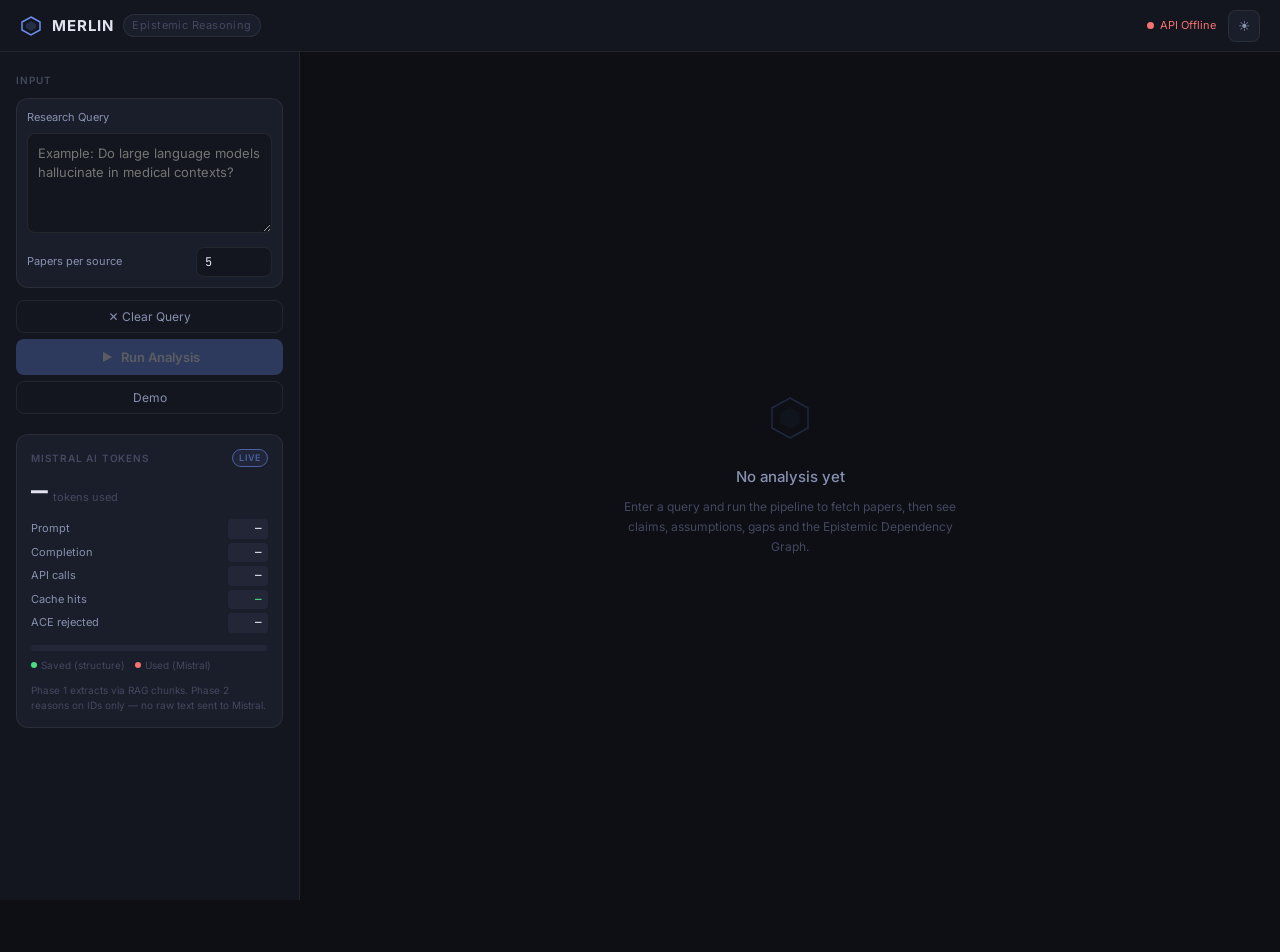
==== commit 08e022e8: "Fixed UI(at least the imp part)" ====
--- a/frontend/index.html
+++ b/frontend/index.html
@@ -36,26 +36,20 @@
 
     <div class="sidebar-section">
       <div class="section-label">Input</div>
-      <div class="drop-zone" id="drop-zone" tabindex="0" role="button">
-        <div class="drop-inner">
-          <svg class="drop-svg" width="32" height="32" viewBox="0 0 32 32" fill="none">
-            <rect x="5" y="3" width="17" height="22" rx="2" stroke="currentColor" stroke-width="1.4" fill="none"/>
-            <path d="M17 3v7h5" stroke="currentColor" stroke-width="1.4" stroke-linejoin="round" fill="none"/>
-            <circle cx="24" cy="24" r="6" fill="var(--accent)" opacity="0.12" stroke="var(--accent)" stroke-width="1.4"/>
-            <path d="M24 21v6M21 24h6" stroke="var(--accent)" stroke-width="1.6" stroke-linecap="round"/>
-          </svg>
-          <p class="drop-title">Drop PDFs here</p>
-          <p class="drop-sub">or <span class="link">browse files</span></p>
-          <p class="drop-limit">Up to 5 PDFs · 32 MB each</p>
-        </div>
-        <input type="file" id="file-input" accept=".pdf" multiple style="display:none"/>
+      <div class="query-zone">
+        <label class="query-label" for="query-input">Research Query</label>
+        <textarea id="query-input" class="query-input" rows="4" placeholder="Example: Do large language models hallucinate in medical contexts?"></textarea>
+        <div class="query-options">
+          <label class="query-topk-label" for="top-k-input">Papers per source</label>
+          <input id="top-k-input" class="query-topk-input" type="number" min="1" max="20" value="5"/>
+        </div>
       </div>
       <div id="file-list" class="file-list hidden"></div>
       <div id="upload-warnings" class="warning-box hidden"></div>
     </div>
 
     <div class="sidebar-actions">
-      <button class="btn-ghost" id="btn-clear-files" style="display:none">✕ Clear</button>
+      <button class="btn-ghost" id="btn-clear-files">✕ Clear Query</button>
       <button class="btn-run" id="btn-analyse" disabled>
         <svg width="14" height="14" viewBox="0 0 14 14" fill="none"><polygon points="3,2 12,7 3,12" fill="currentColor"/></svg>
         Run Analysis
@@ -140,7 +134,7 @@
         <svg width="48" height="48" viewBox="0 0 48 48" fill="none"><polygon points="24,4 42,14 42,34 24,44 6,34 6,14" stroke="var(--accent)" stroke-width="1.5" fill="none" opacity="0.4"/><polygon points="24,14 33,19 33,29 24,34 15,29 15,19" stroke="var(--accent)" stroke-width="1" fill="var(--accent)" opacity="0.08"/></svg>
       </div>
       <p class="empty-title">No analysis yet</p>
-      <p class="empty-sub">Upload a PDF and run the pipeline to see claims, assumptions, gaps and the Epistemic Dependency Graph.</p>
+      <p class="empty-sub">Enter a query and run the pipeline to fetch papers, then see claims, assumptions, gaps and the Epistemic Dependency Graph.</p>
     </div>
 
     <!-- Results -->
--- a/frontend/css/style.css
+++ b/frontend/css/style.css
@@ -146,6 +146,71 @@
   text-transform: uppercase; color: var(--text-3); margin-bottom: 10px;
 }
 
+/* ── QUERY INPUT ───────────────────────────────────────────────────────── */
+.query-zone {
+  border: 1px solid var(--border);
+  border-radius: var(--radius-lg);
+  background: var(--surface2);
+  padding: 10px;
+}
+
+.query-label {
+  display: block;
+  margin-bottom: 6px;
+  font-size: 11px;
+  color: var(--text-2);
+}
+
+.query-input {
+  width: 100%;
+  resize: vertical;
+  min-height: 96px;
+  max-height: 200px;
+  border: 1px solid var(--border);
+  border-radius: var(--radius);
+  background: var(--surface);
+  color: var(--text);
+  padding: 10px;
+  font-family: var(--font-body);
+  font-size: 13px;
+  line-height: 1.5;
+}
+
+.query-input:focus {
+  outline: none;
+  border-color: var(--accent);
+  box-shadow: 0 0 0 2px var(--accent-dim);
+}
+
+.query-options {
+  margin-top: 8px;
+  display: flex;
+  align-items: center;
+  justify-content: space-between;
+  gap: 8px;
+}
+
+.query-topk-label {
+  font-size: 11px;
+  color: var(--text-2);
+}
+
+.query-topk-input {
+  width: 76px;
+  border: 1px solid var(--border);
+  border-radius: var(--radius);
+  background: var(--surface);
+  color: var(--text);
+  padding: 6px 8px;
+  font-family: var(--font-mono);
+  font-size: 12px;
+}
+
+.query-topk-input:focus {
+  outline: none;
+  border-color: var(--accent);
+}
+
 /* ── DROP ZONE ──────────────────────────────────────────────────────────── */
 .drop-zone {
   border: 1.5px dashed var(--border);
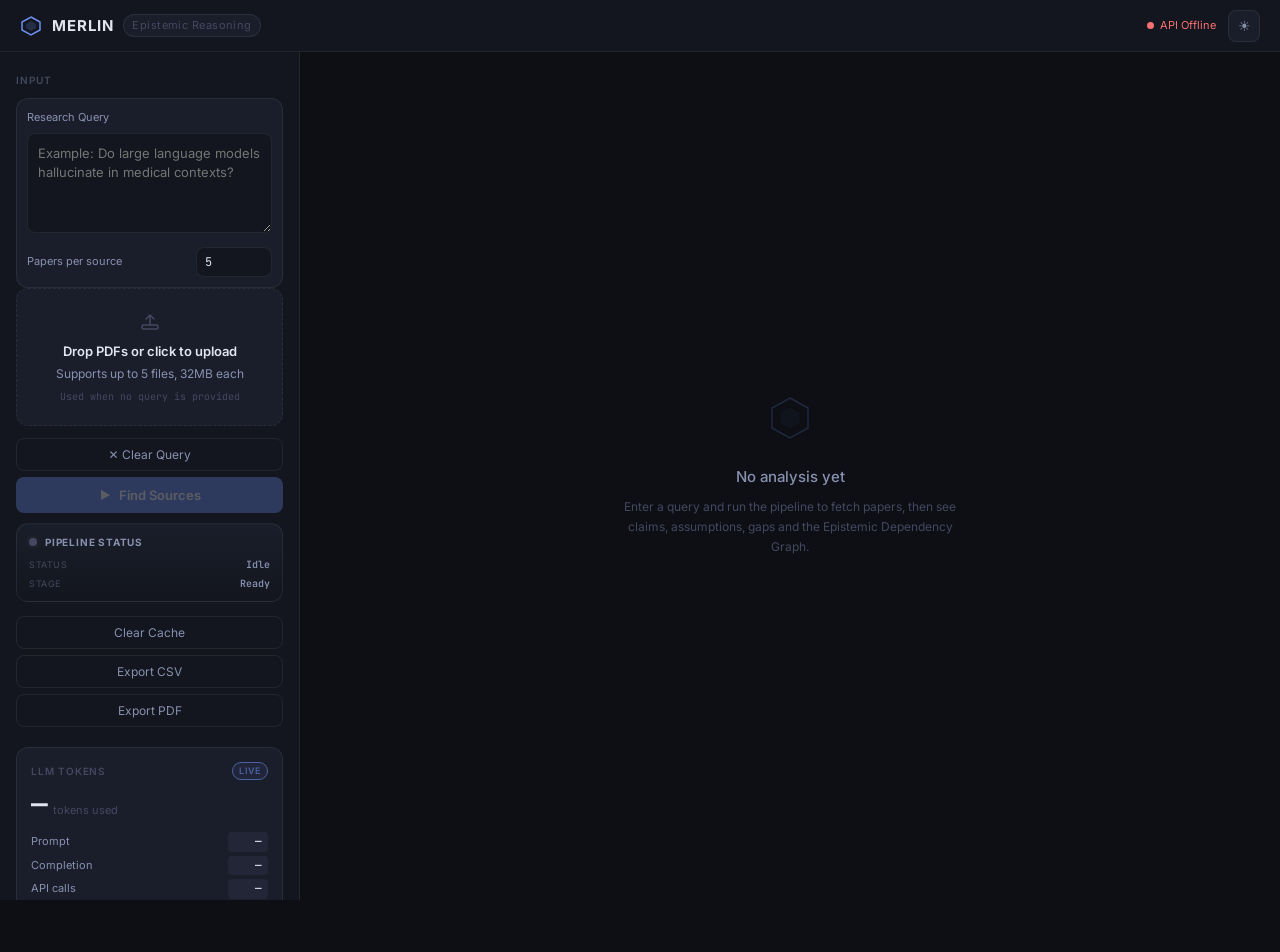
==== commit 8dfb44c3: "feat: search-first UX, retrieval ranking upgrades, and LLM fallback hardening" ====
--- a/frontend/index.html
+++ b/frontend/index.html
@@ -11,6 +11,7 @@
 <body>
 
 <header class="topbar">
+
   <div class="topbar-inner">
     <div class="brand">
       <svg width="22" height="22" viewBox="0 0 22 22" fill="none"><polygon points="11,2 20,7 20,15 11,20 2,15 2,7" stroke="var(--accent)" stroke-width="1.5" fill="none"/><polygon points="11,6 16,9 16,13 11,16 6,13 6,9" fill="var(--accent)" opacity="0.2"/></svg>
@@ -44,23 +45,55 @@
           <input id="top-k-input" class="query-topk-input" type="number" min="1" max="20" value="5"/>
         </div>
       </div>
+
+      <div class="drop-zone" id="drop-zone" tabindex="0" role="button" aria-label="Upload PDF files">
+        <svg class="drop-svg" width="24" height="24" viewBox="0 0 24 24" fill="none">
+          <path d="M12 16V6M12 6L8 10M12 6L16 10" stroke="currentColor" stroke-width="1.5" stroke-linecap="round" stroke-linejoin="round"/>
+          <rect x="4" y="16" width="16" height="4" rx="1.5" stroke="currentColor" stroke-width="1.5"/>
+        </svg>
+        <div class="drop-title">Drop PDFs or click to upload</div>
+        <div class="drop-sub">Supports up to 5 files, 32MB each</div>
+        <div class="drop-limit">Used when no query is provided</div>
+        <input id="file-input" type="file" accept="application/pdf" multiple class="hidden"/>
+      </div>
+
       <div id="file-list" class="file-list hidden"></div>
       <div id="upload-warnings" class="warning-box hidden"></div>
     </div>
 
     <div class="sidebar-actions">
       <button class="btn-ghost" id="btn-clear-files">✕ Clear Query</button>
-      <button class="btn-run" id="btn-analyse" disabled>
+      <button class="btn-run" id="btn-fetch" disabled>
+        <svg width="14" height="14" viewBox="0 0 14 14" fill="none"><polygon points="3,2 12,7 3,12" fill="currentColor"/></svg>
+        Find Sources
+      </button>
+      <button class="btn-run" id="btn-analyse" style="display:none;">
         <svg width="14" height="14" viewBox="0 0 14 14" fill="none"><polygon points="3,2 12,7 3,12" fill="currentColor"/></svg>
         Run Analysis
       </button>
-      <button class="btn-ghost" id="btn-load-sample">Demo</button>
+      <div class="pipeline-status-card" id="pipeline-status-card" aria-live="polite">
+        <div class="pipeline-status-head">
+          <span class="pipeline-status-dot"></span>
+          <span class="pipeline-status-title">Pipeline Status</span>
+        </div>
+        <div class="pipeline-status-row">
+          <span class="pipeline-status-label">Status</span>
+          <span class="pipeline-status-value" id="pipeline-status-value">Idle</span>
+        </div>
+        <div class="pipeline-status-row">
+          <span class="pipeline-status-label">Stage</span>
+          <span class="pipeline-status-value" id="pipeline-stage-value">Ready</span>
+        </div>
+      </div>
+      <button class="btn-ghost" id="btn-clear-cache">Clear Cache</button>
+      <button class="btn-ghost" id="btn-export-csv">Export CSV</button>
+      <button class="btn-ghost" id="btn-export-pdf">Export PDF</button>
     </div>
 
     <!-- Token Dashboard -->
     <div class="token-dashboard" id="token-dashboard">
       <div class="token-header">
-        <span class="token-title">Mistral AI Tokens</span>
+        <span class="token-title">LLM Tokens</span>
         <span class="token-live" id="tok-live-badge">live</span>
       </div>
 
@@ -103,7 +136,13 @@
         </div>
       </div>
 
-      <p class="token-note">Phase 1 extracts via RAG chunks. Phase 2 reasons on IDs only — no raw text sent to Mistral.</p>
+      <p class="token-note">Phase 1 extracts via RAG chunks. Phase 2 reasons on IDs only — no raw text sent after extraction.</p>
+    </div>
+
+    <!-- Model Info -->
+    <div class="model-info" id="model-info">
+      <span class="model-label">Model:</span>
+      <span class="model-value" id="model-value">Loading…</span>
     </div>
 
   </aside>
@@ -115,7 +154,7 @@
     <div id="loader" class="loader hidden">
       <div class="loader-inner">
         <div class="loader-ring"></div>
-        <div class="pipeline-steps" id="pipeline-steps">
+        <div class="pipeline-steps" id="pipeline-steps" style="margin-bottom:8px;">
           <div class="ps" id="step-1"><span class="ps-num">01</span><span class="ps-name">Claim Extraction</span><span class="ps-phase">Phase 1 · RAG</span></div>
           <div class="ps" id="step-2"><span class="ps-num">02</span><span class="ps-name">Evidence Attribution</span><span class="ps-phase">Phase 1 · RAG</span></div>
           <div class="ps" id="step-3"><span class="ps-num">03</span><span class="ps-name">Normalisation</span><span class="ps-phase">Rule-based · 0 tokens</span></div>
@@ -125,16 +164,17 @@
           <div class="ps" id="step-4"><span class="ps-num">06</span><span class="ps-name">Agreement Reasoning</span><span class="ps-phase">Phase 2 · ID prompts</span></div>
           <div class="ps" id="step-5"><span class="ps-num">07</span><span class="ps-name">Gap Detection</span><span class="ps-phase">Graph degree + label</span></div>
         </div>
+        <div id="live-logs" style="font-family:'JetBrains Mono',monospace; font-size:11px; color:var(--text-3); background:var(--bg-2); padding:4px 8px; border-radius:4px; max-width:800px; white-space:nowrap; overflow:hidden; text-overflow:ellipsis;">Starting engine...</div>
       </div>
     </div>
 
     <!-- Empty state -->
     <div id="empty-state" class="empty-state">
-      <div class="empty-icon">
+      <div class="empty-icon" id="empty-icon">
         <svg width="48" height="48" viewBox="0 0 48 48" fill="none"><polygon points="24,4 42,14 42,34 24,44 6,34 6,14" stroke="var(--accent)" stroke-width="1.5" fill="none" opacity="0.4"/><polygon points="24,14 33,19 33,29 24,34 15,29 15,19" stroke="var(--accent)" stroke-width="1" fill="var(--accent)" opacity="0.08"/></svg>
       </div>
-      <p class="empty-title">No analysis yet</p>
-      <p class="empty-sub">Enter a query and run the pipeline to fetch papers, then see claims, assumptions, gaps and the Epistemic Dependency Graph.</p>
+      <p class="empty-title" id="empty-title">No analysis yet</p>
+      <p class="empty-sub" id="empty-sub">Enter a query and run the pipeline to fetch papers, then see claims, assumptions, gaps and the Epistemic Dependency Graph.</p>
     </div>
 
     <!-- Results -->
@@ -143,8 +183,6 @@
       <!-- Stat bar -->
       <div class="stat-bar">
         <div class="stat"><span class="stat-val" id="stat-claims">0</span><span class="stat-key">Claims</span></div>
-        <div class="stat-sep"></div>
-        <div class="stat red"><span class="stat-val" id="stat-contradictions">0</span><span class="stat-key">Contradictions</span></div>
         <div class="stat-sep"></div>
         <div class="stat amber"><span class="stat-val" id="stat-gaps">0</span><span class="stat-key">Gaps</span></div>
         <div class="stat-sep"></div>
@@ -166,13 +204,26 @@
 
       <!-- Tabs -->
       <div class="tab-nav">
-        <button class="tab-btn active" data-tab="claims">Claims</button>
+        <button class="tab-btn active" data-tab="sources">Sources</button>
+        <button class="tab-btn" data-tab="claims">Claims</button>
         <button class="tab-btn" data-tab="agreements">Agreements</button>
         <button class="tab-btn" data-tab="gaps">Research Gaps</button>
         <button class="tab-btn" data-tab="graph">EDG</button>
-      </div>
-
-      <div class="tab-panel" id="tab-claims"><div id="claims-list"></div></div>
+        <button class="tab-btn" data-tab="diagnostics">Diagnostics</button>
+      </div>
+
+      <div class="tab-panel" id="tab-sources">
+        <div class="sf-bar" id="sf-bar">
+          <button class="sf-btn active" data-src="all">All Sources</button>
+          <button class="sf-btn" data-src="upload">Uploaded</button>
+          <button class="sf-btn" data-src="arxiv">arXiv</button>
+          <button class="sf-btn" data-src="pubmed">PubMed</button>
+          <button class="sf-btn" data-src="semantic_scholar">Semantic Scholar</button>
+          <button class="sf-btn" data-src="europepmc">EuropePMC</button>
+        </div>
+        <div id="sources-list" class="sources-grid"></div>
+      </div>
+      <div class="tab-panel hidden" id="tab-claims"><div id="claims-list"></div></div>
       <div class="tab-panel hidden" id="tab-agreements"><div id="agreements-list"></div></div>
       <div class="tab-panel hidden" id="tab-gaps">
         <div class="gap-formula-panel">
@@ -200,7 +251,7 @@
           <div class="edg-formal-defs">
             <span class="edg-formal-def"><span class="efd-key">V<sub>C</sub></span> Claims &nbsp;&mdash;&nbsp; C = (S, P, O, M, D, &Theta;)</span>
             <span class="edg-formal-def"><span class="efd-key">V<sub>A</sub></span> Assumptions &nbsp;&mdash;&nbsp; A = (type, constraint, explicit)</span>
-            <span class="edg-formal-def"><span class="efd-key">E</span> Evidence &middot; Dependency &middot; Agreement &middot; Contradiction</span>
+            <span class="edg-formal-def"><span class="efd-key">E</span> Evidence &middot; Dependency &middot; Agreement &middot; Conditional</span>
           </div>
           <div class="edg-formal-stats" id="edg-formal-stats">
             <span class="edg-stat-pill" id="fstat-claims">— claims</span>
@@ -210,16 +261,22 @@
           </div>
         </div>
 
-        <!-- Canvas -->
-        <div class="edg-wrap">
-          <canvas id="edg-canvas" width="760" height="420"></canvas>
+        <!-- Instructions & Canvas -->
+        <div class="edg-wrap" style="position: relative;">
+          <div class="edg-instructions">
+            <strong>How to read this graph:</strong> Outer circles represent extracted <strong>Claims</strong>, inner circles map to their <strong>Assumptions</strong>. The 6-character codes inside nodes correspond to their unique IDs. <em>Hover over any node</em> to view its full text and metrics. The edges represent how these statements interact across different papers.
+          </div>
+          <canvas id="edg-canvas" width="760" height="420" style="cursor: crosshair;"></canvas>
+          
+          <!-- Tooltip container -->
+          <div id="edg-tooltip" class="edg-tooltip hidden"></div>
+          
           <div class="edg-legend">
             <span class="leg"><span class="leg-dot agree"></span>Agree</span>
-            <span class="leg"><span class="leg-dot contradict"></span>Contradict</span>
             <span class="leg"><span class="leg-dot conditional"></span>Conditional</span>
             <span class="leg"><span class="leg-dot gap"></span>Gap region</span>
             <span class="leg"><span class="leg-dot assump"></span>Assumption</span>
-            <span class="leg"><span class="leg-dot" style="background:var(--gold);opacity:0.8;border:1px dashed var(--gold)"></span>Contra path</span>
+            <span class="leg"><span class="leg-dot" style="background:var(--gold);opacity:0.8;border:1px dashed var(--gold)"></span>Reasoning path</span>
           </div>
         </div>
 
@@ -255,13 +312,34 @@
             <div class="edg-panel-title">
               <span class="edg-panel-icon">→</span>
               Reasoning Paths
-              <span class="edg-panel-sub">contradiction + gap chains</span>
+              <span class="edg-panel-sub">multi-hop claim + gap chains</span>
             </div>
             <div class="edg-panel-body" id="paths-list">
               <span class="edg-empty">Run analysis to see paths</span>
             </div>
           </div>
 
+        </div>
+      </div>
+
+      <div class="tab-panel hidden" id="tab-diagnostics">
+        <div class="diag-grid">
+          <div class="diag-card">
+            <div class="diag-title">Run Context</div>
+            <pre id="diag-query-context" class="diag-json">No query context</pre>
+          </div>
+          <div class="diag-card">
+            <div class="diag-title">ACE Report</div>
+            <pre id="diag-ace" class="diag-json">No ACE report</pre>
+          </div>
+          <div class="diag-card">
+            <div class="diag-title">Token Stats</div>
+            <pre id="diag-tokens" class="diag-json">No token stats</pre>
+          </div>
+          <div class="diag-card">
+            <div class="diag-title">Errors</div>
+            <pre id="diag-errors" class="diag-json">No errors</pre>
+          </div>
         </div>
       </div>
 
--- a/frontend/css/style.css
+++ b/frontend/css/style.css
@@ -146,6 +146,79 @@
   text-transform: uppercase; color: var(--text-3); margin-bottom: 10px;
 }
 
+.pipeline-status-card {
+  margin: 4px 0 8px;
+  padding: 10px 12px;
+  border: 1px solid var(--border);
+  border-radius: var(--radius-lg);
+  background: linear-gradient(180deg, var(--surface2), var(--surface));
+  box-shadow: inset 0 1px 0 rgba(255,255,255,0.02);
+}
+
+.pipeline-status-head {
+  display: flex;
+  align-items: center;
+  gap: 8px;
+  margin-bottom: 8px;
+}
+
+.pipeline-status-dot {
+  width: 8px;
+  height: 8px;
+  border-radius: 50%;
+  background: var(--text-3);
+  box-shadow: 0 0 0 3px rgba(255,255,255,0.02);
+}
+
+.pipeline-status-title {
+  font-size: 10px;
+  font-weight: 700;
+  letter-spacing: 0.08em;
+  text-transform: uppercase;
+  color: var(--text-2);
+}
+
+.pipeline-status-row {
+  display: flex;
+  align-items: center;
+  justify-content: space-between;
+  gap: 10px;
+  font-size: 11px;
+  line-height: 1.4;
+}
+
+.pipeline-status-row + .pipeline-status-row {
+  margin-top: 5px;
+}
+
+.pipeline-status-label {
+  color: var(--text-3);
+  text-transform: uppercase;
+  letter-spacing: 0.06em;
+  font-size: 9px;
+  flex-shrink: 0;
+}
+
+.pipeline-status-value {
+  color: var(--text);
+  font-family: var(--font-mono);
+  font-size: 10px;
+  font-weight: 600;
+  text-align: right;
+  overflow: hidden;
+  text-overflow: ellipsis;
+  white-space: nowrap;
+}
+
+.pipeline-status-card.is-running .pipeline-status-dot { background: var(--amber); box-shadow: 0 0 0 3px var(--amber-dim); }
+.pipeline-status-card.is-running .pipeline-status-value { color: var(--amber); }
+.pipeline-status-card.is-complete .pipeline-status-dot { background: var(--green); box-shadow: 0 0 0 3px var(--green-dim); }
+.pipeline-status-card.is-complete .pipeline-status-value { color: var(--green); }
+.pipeline-status-card.is-error .pipeline-status-dot { background: var(--red); box-shadow: 0 0 0 3px var(--red-dim); }
+.pipeline-status-card.is-error .pipeline-status-value { color: var(--red); }
+.pipeline-status-card.is-idle .pipeline-status-dot { background: var(--text-3); }
+.pipeline-status-card.is-idle .pipeline-status-value { color: var(--text-2); }
+
 /* ── QUERY INPUT ───────────────────────────────────────────────────────── */
 .query-zone {
   border: 1px solid var(--border);
@@ -334,6 +407,21 @@
 .dot.red    { background: var(--red); }
 .token-note { font-size: 10px; color: var(--text-3); line-height: 1.5; }
 
+/* ── MODEL INFO ─────────────────────────────────────────────────────────── */
+.model-info {
+  margin: 8px 16px 0;
+  background: var(--surface2); border: 1px solid var(--border);
+  border-radius: var(--radius-lg); padding: 10px 14px;
+  display: flex; align-items: center; gap: 8px;
+}
+.model-label { font-size: 10px; font-weight: 600; letter-spacing: 0.08em; text-transform: uppercase; color: var(--text-3); }
+.model-value { 
+  font-family: var(--font-mono); font-size: 12px; font-weight: 500;
+  color: var(--accent); background: var(--accent-dim);
+  padding: 2px 8px; border-radius: 4px; border: 1px solid var(--accent);
+  word-break: break-word;
+}
+
 /* ── MAIN AREA ──────────────────────────────────────────────────────────── */
 .main-area {
   flex: 1; overflow-y: auto; padding: 24px; display: flex; flex-direction: column;
@@ -342,38 +430,22 @@
 .main-area::-webkit-scrollbar-thumb { background: var(--border); border-radius: 2px; }
 
 /* ── LOADER ─────────────────────────────────────────────────────────────── */
-.loader { display: flex; align-items: flex-start; justify-content: center; padding-top: 60px; }
-.loader-inner { display: flex; align-items: flex-start; gap: 40px; }
+.loader { display: flex; align-items: center; justify-content: center; height: 100px; padding: 20px; }
+.loader-inner { display: flex; align-items: center; gap: 16px; background: var(--surface2); border: 1px solid var(--border); padding: 12px 24px; border-radius: var(--radius-lg); }
 .loader-ring {
-  width: 48px; height: 48px; flex-shrink: 0; margin-top: 4px;
-  border: 3px solid var(--border); border-top-color: var(--accent);
+  width: 20px; height: 20px; flex-shrink: 0;
+  border: 2px solid var(--border); border-top-color: var(--accent);
   border-radius: 50%; animation: spin 0.8s linear infinite;
 }
 @keyframes spin { to { transform: rotate(360deg); } }
 
-.pipeline-steps { display: flex; flex-direction: column; gap: 4px; min-width: 280px; }
-.ps {
-  display: grid; grid-template-columns: 28px 1fr auto;
-  align-items: center; gap: 8px;
-  padding: 7px 10px; border-radius: var(--radius);
-  border: 1px solid var(--border2);
-  font-size: 12px; color: var(--text-3);
-  transition: all 0.25s var(--ease);
-}
-.ps.active {
-  border-color: rgba(108,143,240,0.3); background: var(--accent-dim);
-  color: var(--accent);
-}
-.ps.done { border-color: rgba(74,222,128,0.2); color: var(--green); }
-.ps-num { font-family: var(--font-mono); font-size: 10px; font-weight: 600; opacity: 0.6; }
+.pipeline-steps { display: flex; align-items: center; gap: 0; min-width: auto; }
+.ps { display: none; }
+.ps.active { display: flex; align-items: center; padding: 0; border: none; background: transparent; color: var(--text); font-size: 14px; grid-template-columns: none; }
+.ps-num { display: none; }
 .ps-name { font-weight: 500; }
-.ps-phase { font-size: 10px; font-family: var(--font-mono); opacity: 0.6; text-align: right; }
-.ps-divider {
-  font-size: 9px; letter-spacing: 0.08em; text-transform: uppercase;
-  color: var(--accent); text-align: center; padding: 6px 0 2px;
-  border-top: 1px solid var(--border2); margin-top: 4px;
-  opacity: 0.7;
-}
+.ps-phase { display: none; }
+.ps-divider { display: none; }
 
 /* ── EMPTY STATE ────────────────────────────────────────────────────────── */
 .empty-state {
@@ -494,7 +566,6 @@
   border-top: 1px solid var(--border); border-right: 1px solid var(--border); border-bottom: 1px solid var(--border);
 }
 .agreement-card.agree       { border-left-color: var(--green); }
-.agreement-card.contradict  { border-left-color: var(--red); }
 .agreement-card.conditional { border-left-color: var(--amber); }
 .rel-badge {
   display: inline-flex; align-items: center; gap: 4px;
@@ -502,7 +573,6 @@
   text-transform: uppercase; padding: 2px 8px; border-radius: 4px; margin-bottom: 6px;
 }
 .rel-badge.agree       { background: var(--green-dim);  color: var(--green); }
-.rel-badge.contradict  { background: var(--red-dim);    color: var(--red); }
 .rel-badge.conditional { background: var(--amber-dim);  color: var(--amber); }
 .rel-badge.unrelated   { background: var(--surface2);   color: var(--text-3); }
 .ag-claims { color: var(--text-2); font-family: var(--font-mono); font-size: 11px; margin-bottom: 4px; line-height: 1.6; }
@@ -533,7 +603,38 @@
 .empty-msg { padding: 32px; text-align: center; color: var(--text-3); font-size: 12px; }
 
 /* EDG */
-.edg-wrap { background: var(--surface); border: 1px solid var(--border); border-radius: var(--radius-lg); overflow: hidden; }
+.edg-wrap { background: var(--surface); border: 1px solid var(--border); border-radius: var(--radius-lg); overflow: hidden; position: relative; }
+.edg-instructions {
+  background-color: var(--surface-hover);
+  color: var(--text-secondary);
+  font-size: 0.85rem;
+  padding: 12px 16px;
+  border-bottom: 1px solid var(--border);
+  line-height: 1.5;
+}
+.edg-instructions strong {
+  color: var(--text-primary);
+  font-weight: 600;
+}
+.edg-tooltip {
+  pointer-events: none;
+  max-width: 250px;
+  background: var(--surface) !important;
+  border: 1px solid var(--border) !important;
+  border-radius: var(--radius-md) !important;
+  padding: 12px !important;
+  z-index: 100 !important;
+  box-shadow: 0 4px 12px rgba(0,0,0,0.2) !important;
+  font-size: 0.85rem !important;
+  line-height: 1.5 !important;
+  color: var(--text-primary) !important;
+  position: fixed;
+  transition: opacity 0.1s ease-in-out;
+}
+.edg-tooltip.hidden {
+  opacity: 0;
+  visibility: hidden;
+}
 #edg-canvas { width: 100%; display: block; }
 .edg-legend {
   display: flex; gap: 14px; align-items: center; flex-wrap: wrap;
@@ -543,7 +644,6 @@
 .leg { display: flex; align-items: center; gap: 5px; }
 .leg-dot { width: 8px; height: 8px; border-radius: 50%; }
 .leg-dot.agree       { background: var(--green); }
-.leg-dot.contradict  { background: var(--red); }
 .leg-dot.conditional { background: var(--amber); }
 .leg-dot.gap         { background: var(--gold); border: 1px solid var(--gold); }
 .leg-dot.assump      { background: var(--purple); }
@@ -616,6 +716,16 @@
 .meta-pill.ev-high   { color: var(--green);  background: var(--green-dim);  border-color: rgba(74,222,128,0.2); }
 .meta-pill.ev-medium { color: var(--amber);  background: var(--amber-dim);  border-color: rgba(251,191,36,0.2); }
 .meta-pill.ev-low    { color: var(--red);    background: var(--red-dim);    border-color: rgba(248,113,113,0.2); }
+
+.paper-link {
+  text-decoration: none;
+  color: var(--accent);
+  border-color: rgba(108,143,240,0.3);
+}
+
+.paper-link:hover {
+  background: var(--accent-dim);
+}
 
 /* ── AGREEMENT DISPLAY ────────────────────────────────────────────────── */
 .ag-top { display: flex; align-items: center; justify-content: space-between; margin-bottom: 6px; }
@@ -806,3 +916,271 @@
 .gfp-gamma { color: var(--green);   font-family: var(--font-mono); font-weight: 600; }
 .gfp-delta { color: var(--purple);  font-family: var(--font-mono); font-weight: 600; }
 .gfp-note  { font-size: 10px; color: var(--text-3); line-height: 1.5; }
+
+/* ── SIDEBAR PAPER SOURCES ───────────────────────────────────────────── */
+.paper-source-header {
+  display: flex;
+  justify-content: space-between;
+  align-items: center;
+  margin-bottom: 8px;
+}
+
+.paper-source-label {
+  font-size: 11px;
+  color: var(--text-2);
+}
+
+.paper-count-badge {
+  font-size: 10px;
+  font-family: var(--font-mono);
+  color: var(--accent);
+  background: var(--accent-dim);
+  border: 1px solid rgba(108,143,240,0.2);
+  border-radius: 10px;
+  padding: 1px 8px;
+}
+
+.paper-source-list {
+  border: 1px solid var(--border);
+  border-radius: var(--radius-lg);
+  background: var(--surface2);
+  padding: 8px;
+  max-height: 180px;
+  overflow-y: auto;
+  display: flex;
+  flex-direction: column;
+  gap: 6px;
+}
+
+.paper-source-item {
+  border: 1px solid var(--border2);
+  background: var(--surface);
+  border-radius: var(--radius);
+  padding: 7px 8px;
+}
+
+.paper-source-title {
+  font-size: 11px;
+  color: var(--text);
+  white-space: nowrap;
+  overflow: hidden;
+  text-overflow: ellipsis;
+}
+
+.paper-source-link {
+  color: var(--text);
+  text-decoration: none;
+  border-bottom: 1px dashed transparent;
+}
+
+.paper-source-link:hover {
+  color: var(--accent);
+  border-bottom-color: var(--accent);
+}
+
+.paper-source-meta {
+  font-size: 10px;
+  color: var(--text-3);
+  font-family: var(--font-mono);
+}
+
+.paper-source-empty {
+  font-size: 11px;
+  color: var(--text-3);
+  padding: 6px;
+}
+
+/* ── DIAGNOSTICS TAB ─────────────────────────────────────────────────── */
+.diag-grid {
+  display: grid;
+  grid-template-columns: 1fr 1fr;
+  gap: 10px;
+}
+
+@media (max-width: 900px) {
+  .diag-grid {
+    grid-template-columns: 1fr;
+  }
+}
+
+.diag-card {
+  background: var(--surface);
+  border: 1px solid var(--border);
+  border-radius: var(--radius-lg);
+  overflow: hidden;
+}
+
+.diag-title {
+  font-size: 10px;
+  font-weight: 700;
+  letter-spacing: 0.08em;
+  text-transform: uppercase;
+  color: var(--text-3);
+  background: var(--surface2);
+  border-bottom: 1px solid var(--border);
+  padding: 8px 10px;
+}
+
+.diag-json {
+  margin: 0;
+  padding: 10px;
+  font-size: 11px;
+  line-height: 1.5;
+  color: var(--text-2);
+  font-family: var(--font-mono);
+  white-space: pre-wrap;
+  word-break: break-word;
+  max-height: 260px;
+  overflow: auto;
+}
+
+/* Sources */
+.sources-grid { 
+  display: flex; 
+  flex-direction: column; 
+  gap: 12px; 
+  margin-top: 20px;
+  padding: 4px;
+}
+.source-card {
+  display: flex; gap: 16px; align-items: stretch;
+  background: var(--surface); border: 1px solid var(--border);
+  border-radius: var(--radius-lg); padding: 16px;
+  transition: border-color 0.2s, box-shadow 0.2s;
+  animation: slideUp 0.25s var(--ease) both;
+  position: relative;
+}
+.source-card.is-clickable { cursor: pointer; }
+.source-card:hover { 
+  border-color: rgba(108,143,240,0.4); 
+  box-shadow: 0 4px 16px rgba(108,143,240,0.1);
+  background: var(--surface);
+}
+.source-card.is-clickable:focus-visible { outline: 2px solid var(--accent); outline-offset: 2px; }
+.source-score-col {
+  display: flex; flex-direction: column; justify-content: center; align-items: center;
+  min-width: 60px; border-right: 1px solid var(--border2); padding-right: 16px;
+}
+.source-score-val { 
+  font-family: var(--font-mono); 
+  font-size: 18px; 
+  font-weight: 700; 
+  color: var(--accent); 
+  line-height: 1;
+}
+.source-score-lbl { 
+  font-size: 9px; 
+  text-transform: uppercase; 
+  color: var(--text-3); 
+  font-weight: 600; 
+  letter-spacing: 0.05em; 
+  float: none; 
+  display: block; 
+  margin-top: 6px; 
+}
+.source-content-col { flex: 1; display: flex; flex-direction: column; gap: 4px; justify-content: center; }
+.source-title-row { display: flex; align-items: flex-start; gap: 10px; justify-content: space-between; }
+.source-title { 
+  font-size: 14px; 
+  font-weight: 600; 
+  color: var(--text); 
+  line-height: 1.5; 
+}
+.source-title a { 
+  color: inherit; 
+  text-decoration: none; 
+  transition: color 0.2s; 
+}
+.source-title a:hover { 
+  color: var(--accent); 
+  text-decoration: underline; 
+  text-decoration-color: rgba(108,143,240,0.4);
+}
+.source-id-chip {
+  flex: 0 0 auto;
+  max-width: 42%;
+  padding: 2px 8px;
+  border-radius: 999px;
+  border: 1px solid var(--border2);
+  background: var(--surface2);
+  color: var(--text-2);
+  font-family: var(--font-mono);
+  font-size: 10px;
+  line-height: 1.4;
+  white-space: nowrap;
+  overflow: hidden;
+  text-overflow: ellipsis;
+}
+.source-meta { 
+  font-family: var(--font-mono); 
+  font-size: 10px; 
+  color: var(--text-3); 
+  margin-top: 4px; 
+  letter-spacing: 0.01em;
+}
+.source-snippet { 
+  font-size: 12px; 
+  color: var(--text-3); 
+  margin-top: 6px; 
+  display: -webkit-box; 
+  line-clamp: 2; 
+  -webkit-line-clamp: 2; 
+  -webkit-box-orient: vertical; 
+  overflow: hidden; 
+  line-height: 1.6; 
+}
+
+
+/* Source Filters */
+.sf-bar { display: flex; gap: 8px; margin-bottom: 16px; padding: 4px; background: var(--surface2); border: 1px solid var(--border); border-radius: var(--radius); }
+.sf-btn { padding: 6px 12px; border-radius: 4px; border: none; background: transparent; color: var(--text-2); font-size: 12px; font-weight: 500; cursor: pointer; transition: color 0.2s, background 0.2s; }
+.sf-btn:hover { color: var(--text); }
+.sf-btn.active { background: var(--surface); color: var(--accent); font-weight: 600; box-shadow: var(--shadow); }
+
+/* Locate Button */
+.btn-locate { padding: 4px 8px; border-radius: 4px; border: 1px solid var(--border); background: var(--surface2); color: var(--text); font-size: 10px; font-weight: 600; font-family: var(--font-mono); text-transform: uppercase; cursor: pointer; transition: all 0.2s; margin-left: auto; }
+.btn-locate:hover { border-color: var(--accent); color: var(--accent); }
+
+/* Source Card Enhancements */
+.source-card {
+  position: relative;
+}
+
+.source-card-header {
+  position: absolute;
+  top: 12px;
+  right: 12px;
+  z-index: 10;
+}
+
+.source-exclude-btn {
+  width: 24px;
+  height: 24px;
+  min-width: 24px;
+  min-height: 24px;
+  padding: 0;
+  display: flex;
+  align-items: center;
+  justify-content: center;
+  background: transparent;
+  border: 1px solid rgba(248, 113, 113, 0.3);
+  border-radius: 50%;
+  color: var(--red);
+  font-size: 18px;
+  font-weight: 300;
+  cursor: pointer;
+  transition: all 0.2s var(--ease);
+  opacity: 0.5;
+}
+
+.source-exclude-btn:hover {
+  opacity: 1;
+  border-color: var(--red);
+  background: rgba(248, 113, 113, 0.08);
+  transform: scale(1.1);
+}
+
+.source-exclude-btn:active {
+  transform: scale(0.95);
+}
+
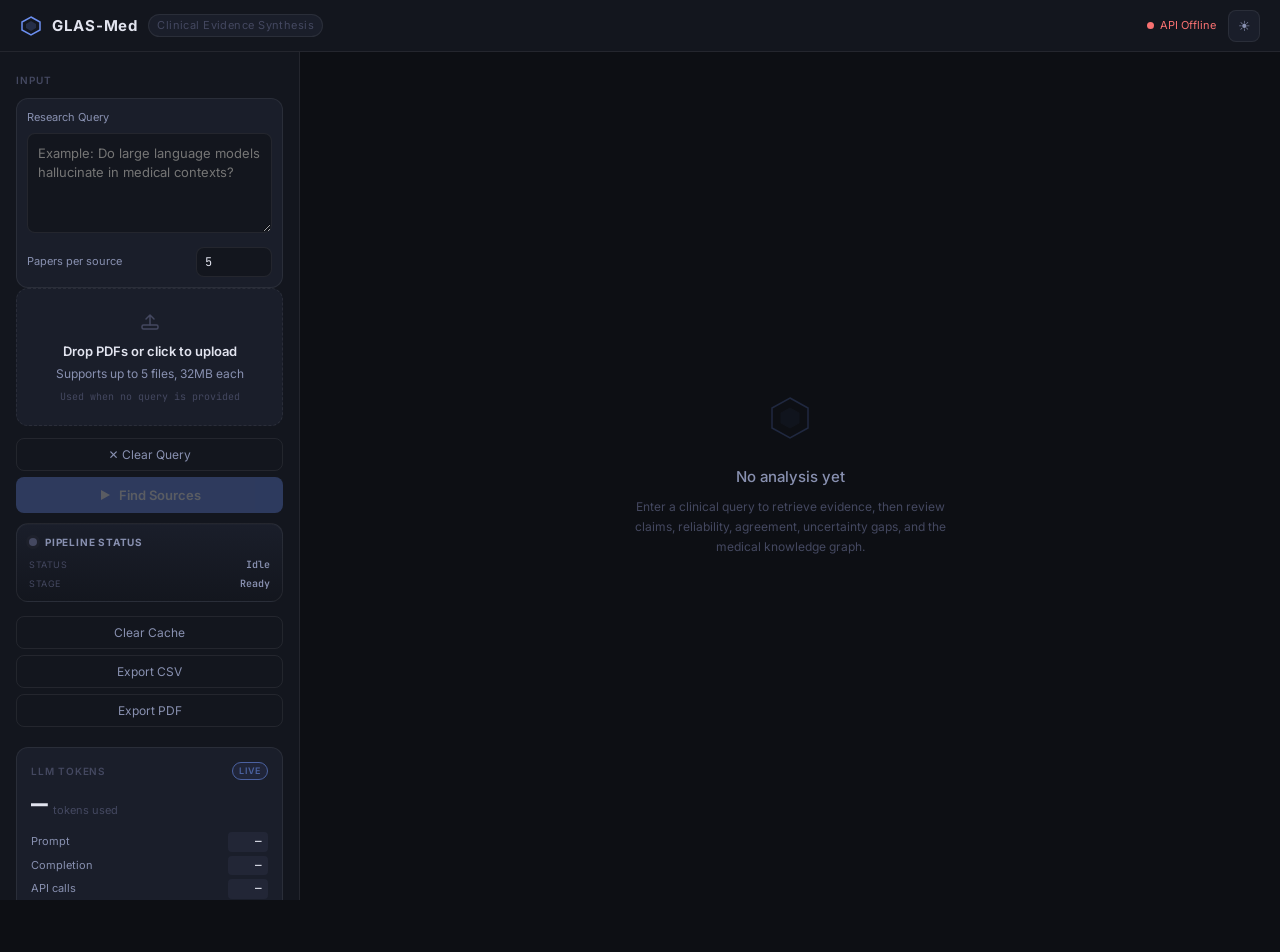
==== commit d6194e43: "feat: align clinical evidence pipeline with GLAS-Med" ====
--- a/frontend/index.html
+++ b/frontend/index.html
@@ -3,7 +3,7 @@
 <head>
 <meta charset="UTF-8"/>
 <meta name="viewport" content="width=device-width, initial-scale=1.0"/>
-<title>MERLIN — Epistemic Reasoning</title>
+<title>GLAS-Med — Clinical Evidence Synthesis</title>
 <link rel="preconnect" href="https://fonts.googleapis.com"/>
 <link href="https://fonts.googleapis.com/css2?family=Inter:wght@300;400;500;600;700&family=JetBrains+Mono:wght@400;500;600&display=swap" rel="stylesheet"/>
 <link rel="stylesheet" href="css/style.css"/>
@@ -15,8 +15,8 @@
   <div class="topbar-inner">
     <div class="brand">
       <svg width="22" height="22" viewBox="0 0 22 22" fill="none"><polygon points="11,2 20,7 20,15 11,20 2,15 2,7" stroke="var(--accent)" stroke-width="1.5" fill="none"/><polygon points="11,6 16,9 16,13 11,16 6,13 6,9" fill="var(--accent)" opacity="0.2"/></svg>
-      <span class="brand-name">MERLIN</span>
-      <span class="brand-tag">Epistemic Reasoning</span>
+      <span class="brand-name">GLAS-Med</span>
+      <span class="brand-tag">Clinical Evidence Synthesis</span>
     </div>
     <div class="topbar-right">
       <span id="api-status" class="status-dot loading">
@@ -155,14 +155,12 @@
       <div class="loader-inner">
         <div class="loader-ring"></div>
         <div class="pipeline-steps" id="pipeline-steps" style="margin-bottom:8px;">
-          <div class="ps" id="step-1"><span class="ps-num">01</span><span class="ps-name">Claim Extraction</span><span class="ps-phase">Phase 1 · RAG</span></div>
-          <div class="ps" id="step-2"><span class="ps-num">02</span><span class="ps-name">Evidence Attribution</span><span class="ps-phase">Phase 1 · RAG</span></div>
-          <div class="ps" id="step-3"><span class="ps-num">03</span><span class="ps-name">Normalisation</span><span class="ps-phase">Rule-based · 0 tokens</span></div>
-          <div class="ps" id="step-6"><span class="ps-num">04</span><span class="ps-name">Assumption Extraction</span><span class="ps-phase">Phase 1 · RAG</span></div>
-          <div class="ps" id="step-6v"><span class="ps-num">05</span><span class="ps-name">Assumption Verification</span><span class="ps-phase">NLI · 0 tokens</span></div>
-          <div class="ps-divider">Text discarded — struct built</div>
-          <div class="ps" id="step-4"><span class="ps-num">06</span><span class="ps-name">Agreement Reasoning</span><span class="ps-phase">Phase 2 · ID prompts</span></div>
-          <div class="ps" id="step-5"><span class="ps-num">07</span><span class="ps-name">Gap Detection</span><span class="ps-phase">Graph degree + label</span></div>
+          <div class="ps" id="step-1"><span class="ps-num">01</span><span class="ps-name">Clinical Claim Extraction</span><span class="ps-phase">Agent 1 · PICO + provenance</span></div>
+          <div class="ps" id="step-2"><span class="ps-num">02</span><span class="ps-name">Evidence Collection</span><span class="ps-phase">Agent 2 · Oxford tiers</span></div>
+          <div class="ps" id="step-3"><span class="ps-num">03</span><span class="ps-name">Study Reliability</span><span class="ps-phase">Agent 3 · eight factors</span></div>
+          <div class="ps-divider">Medical knowledge graph assembled</div>
+          <div class="ps" id="step-4"><span class="ps-num">04</span><span class="ps-name">Agreement Detection</span><span class="ps-phase">Agent 4 · PICO weighted</span></div>
+          <div class="ps" id="step-5"><span class="ps-num">05</span><span class="ps-name">Uncertainty Priority</span><span class="ps-phase">Agent 5 · impact index</span></div>
         </div>
         <div id="live-logs" style="font-family:'JetBrains Mono',monospace; font-size:11px; color:var(--text-3); background:var(--bg-2); padding:4px 8px; border-radius:4px; max-width:800px; white-space:nowrap; overflow:hidden; text-overflow:ellipsis;">Starting engine...</div>
       </div>
@@ -174,7 +172,7 @@
         <svg width="48" height="48" viewBox="0 0 48 48" fill="none"><polygon points="24,4 42,14 42,34 24,44 6,34 6,14" stroke="var(--accent)" stroke-width="1.5" fill="none" opacity="0.4"/><polygon points="24,14 33,19 33,29 24,34 15,29 15,19" stroke="var(--accent)" stroke-width="1" fill="var(--accent)" opacity="0.08"/></svg>
       </div>
       <p class="empty-title" id="empty-title">No analysis yet</p>
-      <p class="empty-sub" id="empty-sub">Enter a query and run the pipeline to fetch papers, then see claims, assumptions, gaps and the Epistemic Dependency Graph.</p>
+      <p class="empty-sub" id="empty-sub">Enter a clinical query to retrieve evidence, then review claims, reliability, agreement, uncertainty gaps, and the medical knowledge graph.</p>
     </div>
 
     <!-- Results -->
@@ -208,7 +206,7 @@
         <button class="tab-btn" data-tab="claims">Claims</button>
         <button class="tab-btn" data-tab="agreements">Agreements</button>
         <button class="tab-btn" data-tab="gaps">Research Gaps</button>
-        <button class="tab-btn" data-tab="graph">EDG</button>
+        <button class="tab-btn" data-tab="graph">Medical KG</button>
         <button class="tab-btn" data-tab="diagnostics">Diagnostics</button>
       </div>
 
@@ -227,7 +225,7 @@
       <div class="tab-panel hidden" id="tab-agreements"><div id="agreements-list"></div></div>
       <div class="tab-panel hidden" id="tab-gaps">
         <div class="gap-formula-panel">
-          <div class="gfp-title">Gap Detection Formula</div>
+          <div class="gfp-title">Clinical Research-Gap Formula</div>
           <div class="gfp-eq">
             Gap(C) = &alpha;&thinsp;(1 &minus; centrality) + &beta;&thinsp;&middot;&thinsp;uncertainty + &gamma;&thinsp;&middot;&thinsp;(1 &minus; evidence)
           </div>
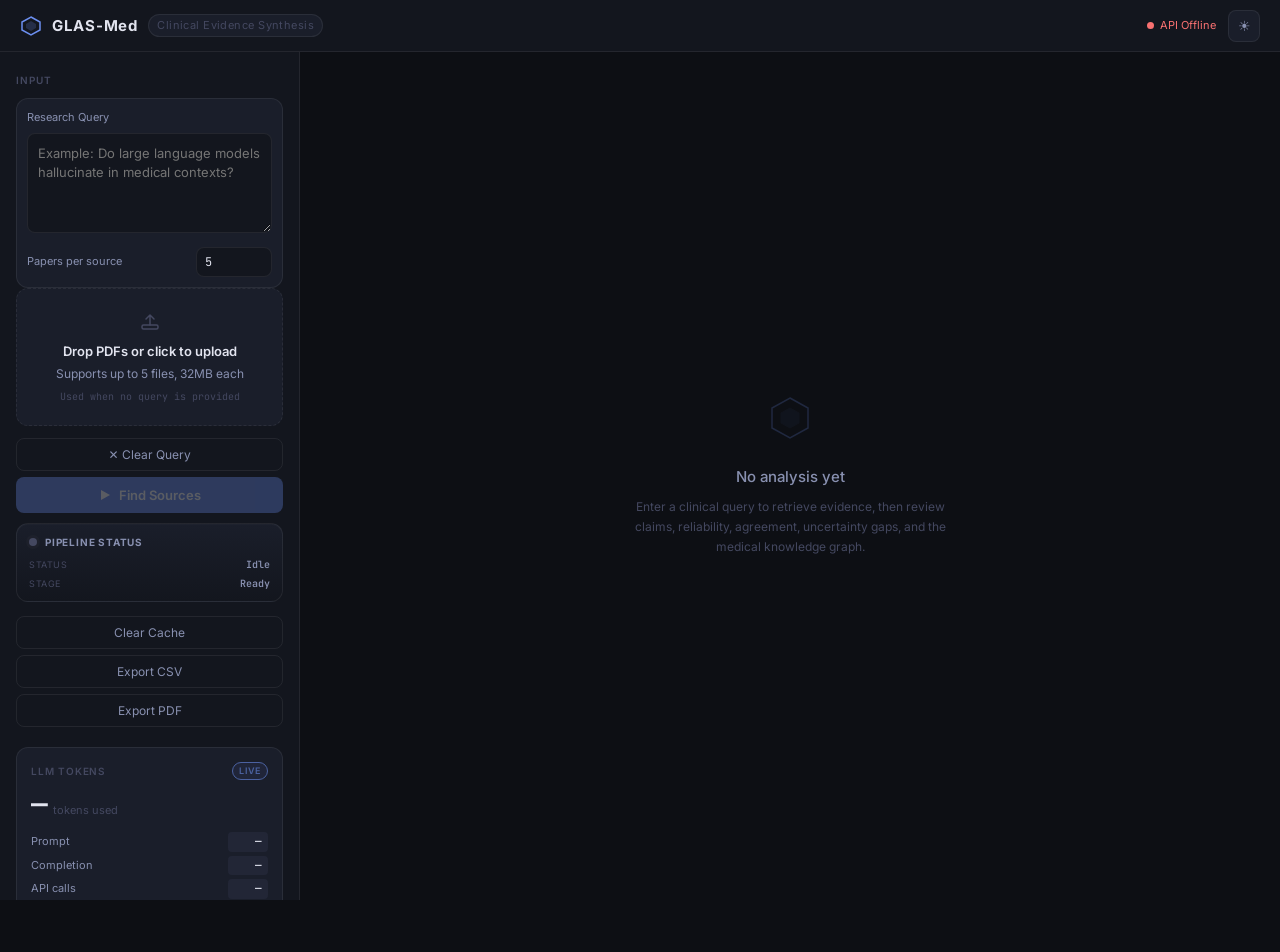
==== commit 76a84a5e: "feat: add PyMuPDF support, SQLite disk cache, active engine badge, and graph filters" ====
--- a/frontend/index.html
+++ b/frontend/index.html
@@ -143,6 +143,7 @@
     <div class="model-info" id="model-info">
       <span class="model-label">Model:</span>
       <span class="model-value" id="model-value">Loading…</span>
+      <div id="engine-badge" style="margin-top:6px;font-size:10px;padding:3px 8px;border-radius:10px;font-weight:600;display:inline-block;"></div>
     </div>
 
   </aside>
@@ -264,6 +265,13 @@
           <div class="edg-instructions">
             <strong>How to read this graph:</strong> Outer circles represent extracted <strong>Claims</strong>, inner circles map to their <strong>Assumptions</strong>. The 6-character codes inside nodes correspond to their unique IDs. <em>Hover over any node</em> to view its full text and metrics. The edges represent how these statements interact across different papers.
           </div>
+          <div class="edg-filter-bar" style="display:flex;gap:8px;margin-bottom:12px;align-items:center;flex-wrap:wrap;">
+            <span style="font-size:11px;font-weight:600;text-transform:uppercase;color:var(--text-muted);letter-spacing:0.5px;">Filter:</span>
+            <button class="btn-ghost filter-btn active" id="btn-filter-all" onclick="setGraphFilter('all')" style="padding:3px 10px;font-size:11px;border-radius:6px;">All Nodes</button>
+            <button class="btn-ghost filter-btn" id="btn-filter-unquarantined" onclick="setGraphFilter('unquarantined')" style="padding:3px 10px;font-size:11px;border-radius:6px;">Hide Quarantined (ρ &lt; 0.45)</button>
+            <button class="btn-ghost filter-btn" id="btn-filter-high-rel" onclick="setGraphFilter('high_rel')" style="padding:3px 10px;font-size:11px;border-radius:6px;">High Reliability (ρ &ge; 0.70)</button>
+            <button class="btn-ghost filter-btn" id="btn-filter-agreed" onclick="setGraphFilter('agreed')" style="padding:3px 10px;font-size:11px;border-radius:6px;">Agreements Only</button>
+          </div>
           <canvas id="edg-canvas" width="760" height="420" style="cursor: crosshair;"></canvas>
           
           <!-- Tooltip container -->
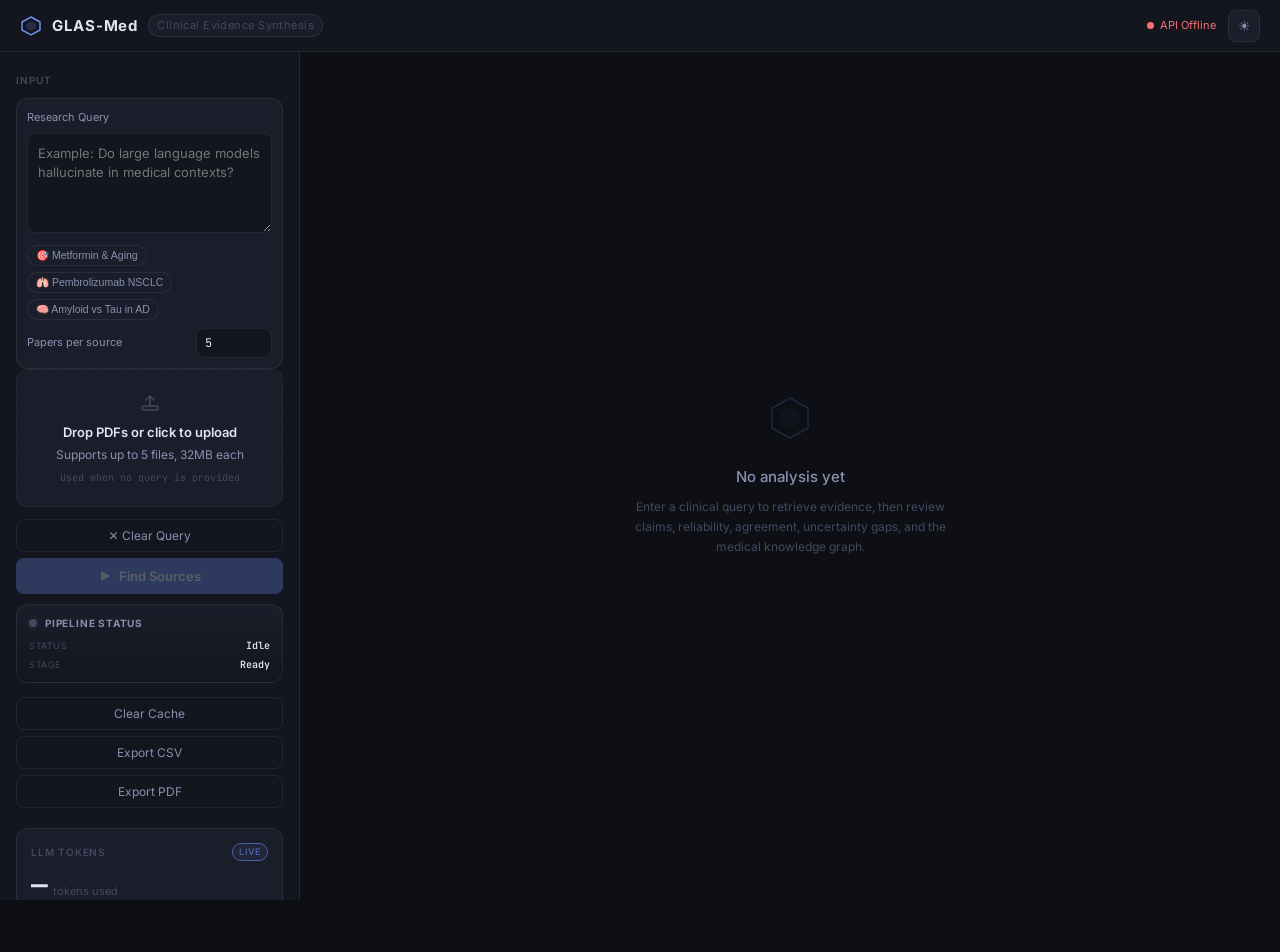
==== commit 12c47d12: "feat(ui): add clinical presets, tab badges, 8-factor reliability breakdown, PICO chips, and full-scr" ====
--- a/frontend/index.html
+++ b/frontend/index.html
@@ -40,6 +40,11 @@
       <div class="query-zone">
         <label class="query-label" for="query-input">Research Query</label>
         <textarea id="query-input" class="query-input" rows="4" placeholder="Example: Do large language models hallucinate in medical contexts?"></textarea>
+        <div class="query-presets" style="display:flex;gap:6px;flex-wrap:wrap;margin-top:6px;margin-bottom:8px;">
+          <button type="button" class="preset-pill" onclick="applyPreset('metformin')">🎯 Metformin &amp; Aging</button>
+          <button type="button" class="preset-pill" onclick="applyPreset('nsclc')">🫁 Pembrolizumab NSCLC</button>
+          <button type="button" class="preset-pill" onclick="applyPreset('ad')">🧠 Amyloid vs Tau in AD</button>
+        </div>
         <div class="query-options">
           <label class="query-topk-label" for="top-k-input">Papers per source</label>
           <input id="top-k-input" class="query-topk-input" type="number" min="1" max="20" value="5"/>
@@ -203,10 +208,10 @@
 
       <!-- Tabs -->
       <div class="tab-nav">
-        <button class="tab-btn active" data-tab="sources">Sources</button>
-        <button class="tab-btn" data-tab="claims">Claims</button>
-        <button class="tab-btn" data-tab="agreements">Agreements</button>
-        <button class="tab-btn" data-tab="gaps">Research Gaps</button>
+        <button class="tab-btn active" data-tab="sources">Sources <span class="tab-badge" id="badge-sources"></span></button>
+        <button class="tab-btn" data-tab="claims">Claims <span class="tab-badge" id="badge-claims"></span></button>
+        <button class="tab-btn" data-tab="agreements">Agreements <span class="tab-badge" id="badge-agreements"></span></button>
+        <button class="tab-btn" data-tab="gaps">Research Gaps <span class="tab-badge" id="badge-gaps"></span></button>
         <button class="tab-btn" data-tab="graph">Medical KG</button>
         <button class="tab-btn" data-tab="diagnostics">Diagnostics</button>
       </div>
@@ -271,6 +276,7 @@
             <button class="btn-ghost filter-btn" id="btn-filter-unquarantined" onclick="setGraphFilter('unquarantined')" style="padding:3px 10px;font-size:11px;border-radius:6px;">Hide Quarantined (ρ &lt; 0.45)</button>
             <button class="btn-ghost filter-btn" id="btn-filter-high-rel" onclick="setGraphFilter('high_rel')" style="padding:3px 10px;font-size:11px;border-radius:6px;">High Reliability (ρ &ge; 0.70)</button>
             <button class="btn-ghost filter-btn" id="btn-filter-agreed" onclick="setGraphFilter('agreed')" style="padding:3px 10px;font-size:11px;border-radius:6px;">Agreements Only</button>
+            <button class="btn-ghost filter-btn" id="btn-expand-canvas" onclick="toggleFullscreenGraph()" style="margin-left:auto;padding:3px 10px;font-size:11px;border-radius:6px;">⛶ Expand Canvas</button>
           </div>
           <canvas id="edg-canvas" width="760" height="420" style="cursor: crosshair;"></canvas>
           
--- a/frontend/css/style.css
+++ b/frontend/css/style.css
@@ -1184,3 +1184,94 @@
   transform: scale(0.95);
 }
 
+/* ── UI ENHANCEMENTS ─────────────────────────────────────────────────── */
+.preset-pill {
+  background: var(--surface2);
+  border: 1px solid var(--border);
+  border-radius: 12px;
+  font-size: 10.5px;
+  font-weight: 500;
+  padding: 3px 8px;
+  color: var(--text-2);
+  cursor: pointer;
+  transition: all 0.2s var(--ease);
+}
+.preset-pill:hover {
+  background: var(--accent-dim);
+  border-color: var(--accent);
+  color: var(--accent);
+  transform: translateY(-1px);
+}
+.tab-badge {
+  display: inline-block;
+  font-size: 10px;
+  font-weight: 600;
+  padding: 1px 6px;
+  border-radius: 10px;
+  background: var(--surface3);
+  color: var(--text-2);
+  margin-left: 4px;
+}
+.tab-btn.active .tab-badge {
+  background: var(--accent-dim);
+  color: var(--accent);
+}
+.pico-chip {
+  display: inline-flex;
+  align-items: center;
+  gap: 4px;
+  font-size: 10.5px;
+  font-family: var(--font-mono);
+  padding: 2px 7px;
+  border-radius: 4px;
+  background: var(--surface3);
+  color: var(--text-2);
+  border: 1px solid var(--border2);
+  margin-right: 4px;
+  margin-bottom: 4px;
+}
+.pico-chip.int { border-left: 2px solid var(--accent); }
+.pico-chip.out { border-left: 2px solid var(--green); }
+
+/* Fullscreen EDG Modal */
+.edg-wrap.fullscreen-edg {
+  position: fixed !important;
+  top: 0; left: 0; right: 0; bottom: 0;
+  width: 100vw !important;
+  height: 100vh !important;
+  z-index: 99999;
+  background: var(--bg);
+  padding: 24px;
+  box-sizing: border-box;
+  display: flex;
+  flex-direction: column;
+}
+.edg-wrap.fullscreen-edg canvas {
+  width: 100% !important;
+  height: calc(100vh - 140px) !important;
+}
+
+/* 8-Factor Reliability Hover Breakdown */
+.rel-breakdown-card {
+  margin-top: 8px;
+  padding: 8px 10px;
+  background: var(--surface2);
+  border: 1px solid var(--border2);
+  border-radius: var(--radius);
+  font-size: 11px;
+}
+.rel-breakdown-title {
+  font-weight: 600;
+  font-size: 11px;
+  color: var(--text-2);
+  margin-bottom: 4px;
+}
+.rel-factor-grid {
+  display: grid;
+  grid-template-columns: 1fr auto;
+  gap: 3px 8px;
+  font-family: var(--font-mono);
+  font-size: 10px;
+  color: var(--text-3);
+}
+
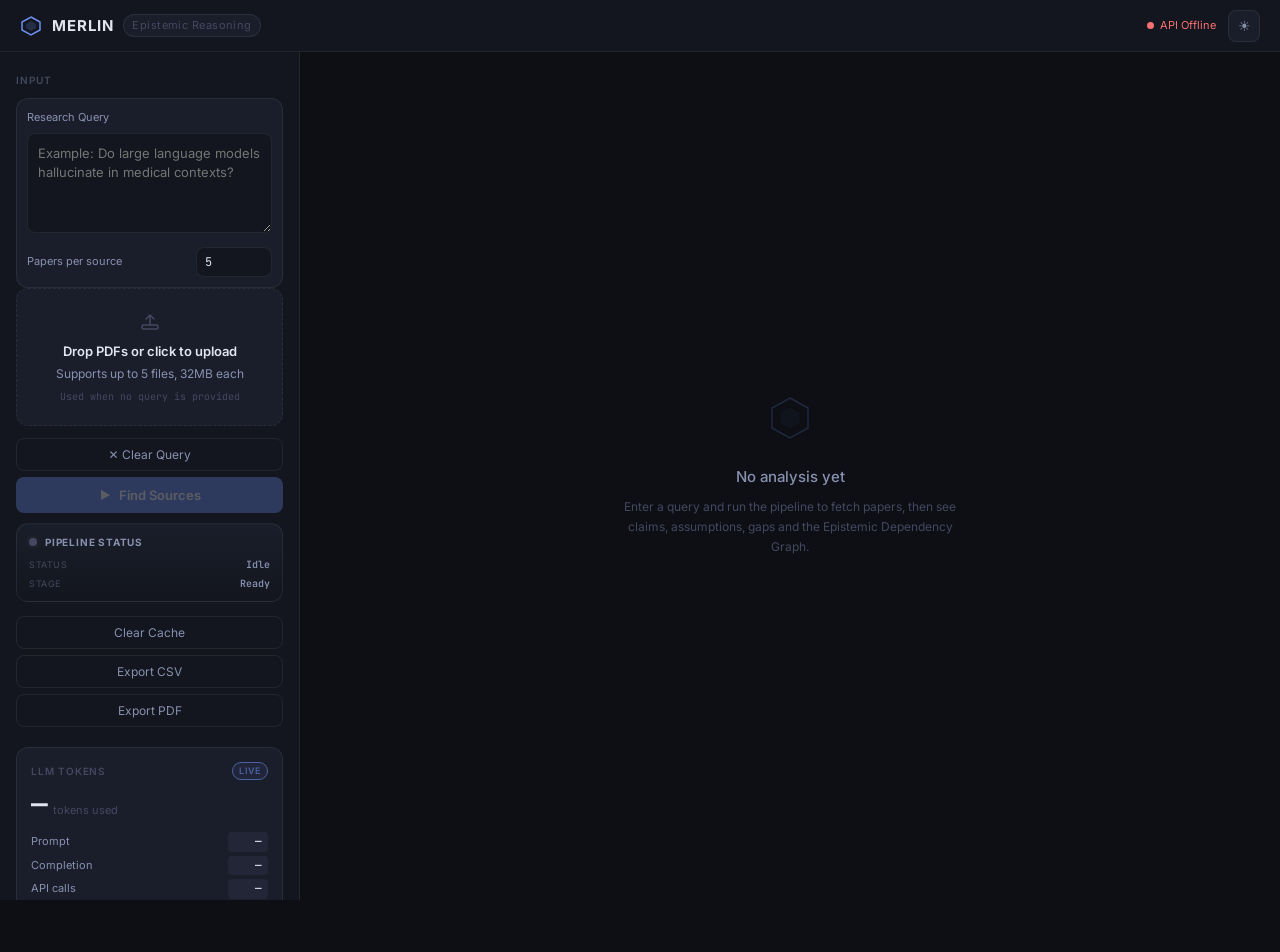
==== commit 6243f15d: "Merge final_demo (8dfb44c) into main" ====
--- a/frontend/index.html
+++ b/frontend/index.html
@@ -3,7 +3,7 @@
 <head>
 <meta charset="UTF-8"/>
 <meta name="viewport" content="width=device-width, initial-scale=1.0"/>
-<title>GLAS-Med — Clinical Evidence Synthesis</title>
+<title>MERLIN — Epistemic Reasoning</title>
 <link rel="preconnect" href="https://fonts.googleapis.com"/>
 <link href="https://fonts.googleapis.com/css2?family=Inter:wght@300;400;500;600;700&family=JetBrains+Mono:wght@400;500;600&display=swap" rel="stylesheet"/>
 <link rel="stylesheet" href="css/style.css"/>
@@ -15,8 +15,8 @@
   <div class="topbar-inner">
     <div class="brand">
       <svg width="22" height="22" viewBox="0 0 22 22" fill="none"><polygon points="11,2 20,7 20,15 11,20 2,15 2,7" stroke="var(--accent)" stroke-width="1.5" fill="none"/><polygon points="11,6 16,9 16,13 11,16 6,13 6,9" fill="var(--accent)" opacity="0.2"/></svg>
-      <span class="brand-name">GLAS-Med</span>
-      <span class="brand-tag">Clinical Evidence Synthesis</span>
+      <span class="brand-name">MERLIN</span>
+      <span class="brand-tag">Epistemic Reasoning</span>
     </div>
     <div class="topbar-right">
       <span id="api-status" class="status-dot loading">
@@ -40,11 +40,6 @@
       <div class="query-zone">
         <label class="query-label" for="query-input">Research Query</label>
         <textarea id="query-input" class="query-input" rows="4" placeholder="Example: Do large language models hallucinate in medical contexts?"></textarea>
-        <div class="query-presets" style="display:flex;gap:6px;flex-wrap:wrap;margin-top:6px;margin-bottom:8px;">
-          <button type="button" class="preset-pill" onclick="applyPreset('metformin')">🎯 Metformin &amp; Aging</button>
-          <button type="button" class="preset-pill" onclick="applyPreset('nsclc')">🫁 Pembrolizumab NSCLC</button>
-          <button type="button" class="preset-pill" onclick="applyPreset('ad')">🧠 Amyloid vs Tau in AD</button>
-        </div>
         <div class="query-options">
           <label class="query-topk-label" for="top-k-input">Papers per source</label>
           <input id="top-k-input" class="query-topk-input" type="number" min="1" max="20" value="5"/>
@@ -148,7 +143,6 @@
     <div class="model-info" id="model-info">
       <span class="model-label">Model:</span>
       <span class="model-value" id="model-value">Loading…</span>
-      <div id="engine-badge" style="margin-top:6px;font-size:10px;padding:3px 8px;border-radius:10px;font-weight:600;display:inline-block;"></div>
     </div>
 
   </aside>
@@ -161,12 +155,14 @@
       <div class="loader-inner">
         <div class="loader-ring"></div>
         <div class="pipeline-steps" id="pipeline-steps" style="margin-bottom:8px;">
-          <div class="ps" id="step-1"><span class="ps-num">01</span><span class="ps-name">Clinical Claim Extraction</span><span class="ps-phase">Agent 1 · PICO + provenance</span></div>
-          <div class="ps" id="step-2"><span class="ps-num">02</span><span class="ps-name">Evidence Collection</span><span class="ps-phase">Agent 2 · Oxford tiers</span></div>
-          <div class="ps" id="step-3"><span class="ps-num">03</span><span class="ps-name">Study Reliability</span><span class="ps-phase">Agent 3 · eight factors</span></div>
-          <div class="ps-divider">Medical knowledge graph assembled</div>
-          <div class="ps" id="step-4"><span class="ps-num">04</span><span class="ps-name">Agreement Detection</span><span class="ps-phase">Agent 4 · PICO weighted</span></div>
-          <div class="ps" id="step-5"><span class="ps-num">05</span><span class="ps-name">Uncertainty Priority</span><span class="ps-phase">Agent 5 · impact index</span></div>
+          <div class="ps" id="step-1"><span class="ps-num">01</span><span class="ps-name">Claim Extraction</span><span class="ps-phase">Phase 1 · RAG</span></div>
+          <div class="ps" id="step-2"><span class="ps-num">02</span><span class="ps-name">Evidence Attribution</span><span class="ps-phase">Phase 1 · RAG</span></div>
+          <div class="ps" id="step-3"><span class="ps-num">03</span><span class="ps-name">Normalisation</span><span class="ps-phase">Rule-based · 0 tokens</span></div>
+          <div class="ps" id="step-6"><span class="ps-num">04</span><span class="ps-name">Assumption Extraction</span><span class="ps-phase">Phase 1 · RAG</span></div>
+          <div class="ps" id="step-6v"><span class="ps-num">05</span><span class="ps-name">Assumption Verification</span><span class="ps-phase">NLI · 0 tokens</span></div>
+          <div class="ps-divider">Text discarded — struct built</div>
+          <div class="ps" id="step-4"><span class="ps-num">06</span><span class="ps-name">Agreement Reasoning</span><span class="ps-phase">Phase 2 · ID prompts</span></div>
+          <div class="ps" id="step-5"><span class="ps-num">07</span><span class="ps-name">Gap Detection</span><span class="ps-phase">Graph degree + label</span></div>
         </div>
         <div id="live-logs" style="font-family:'JetBrains Mono',monospace; font-size:11px; color:var(--text-3); background:var(--bg-2); padding:4px 8px; border-radius:4px; max-width:800px; white-space:nowrap; overflow:hidden; text-overflow:ellipsis;">Starting engine...</div>
       </div>
@@ -178,7 +174,7 @@
         <svg width="48" height="48" viewBox="0 0 48 48" fill="none"><polygon points="24,4 42,14 42,34 24,44 6,34 6,14" stroke="var(--accent)" stroke-width="1.5" fill="none" opacity="0.4"/><polygon points="24,14 33,19 33,29 24,34 15,29 15,19" stroke="var(--accent)" stroke-width="1" fill="var(--accent)" opacity="0.08"/></svg>
       </div>
       <p class="empty-title" id="empty-title">No analysis yet</p>
-      <p class="empty-sub" id="empty-sub">Enter a clinical query to retrieve evidence, then review claims, reliability, agreement, uncertainty gaps, and the medical knowledge graph.</p>
+      <p class="empty-sub" id="empty-sub">Enter a query and run the pipeline to fetch papers, then see claims, assumptions, gaps and the Epistemic Dependency Graph.</p>
     </div>
 
     <!-- Results -->
@@ -208,11 +204,11 @@
 
       <!-- Tabs -->
       <div class="tab-nav">
-        <button class="tab-btn active" data-tab="sources">Sources <span class="tab-badge" id="badge-sources"></span></button>
-        <button class="tab-btn" data-tab="claims">Claims <span class="tab-badge" id="badge-claims"></span></button>
-        <button class="tab-btn" data-tab="agreements">Agreements <span class="tab-badge" id="badge-agreements"></span></button>
-        <button class="tab-btn" data-tab="gaps">Research Gaps <span class="tab-badge" id="badge-gaps"></span></button>
-        <button class="tab-btn" data-tab="graph">Medical KG</button>
+        <button class="tab-btn active" data-tab="sources">Sources</button>
+        <button class="tab-btn" data-tab="claims">Claims</button>
+        <button class="tab-btn" data-tab="agreements">Agreements</button>
+        <button class="tab-btn" data-tab="gaps">Research Gaps</button>
+        <button class="tab-btn" data-tab="graph">EDG</button>
         <button class="tab-btn" data-tab="diagnostics">Diagnostics</button>
       </div>
 
@@ -231,7 +227,7 @@
       <div class="tab-panel hidden" id="tab-agreements"><div id="agreements-list"></div></div>
       <div class="tab-panel hidden" id="tab-gaps">
         <div class="gap-formula-panel">
-          <div class="gfp-title">Clinical Research-Gap Formula</div>
+          <div class="gfp-title">Gap Detection Formula</div>
           <div class="gfp-eq">
             Gap(C) = &alpha;&thinsp;(1 &minus; centrality) + &beta;&thinsp;&middot;&thinsp;uncertainty + &gamma;&thinsp;&middot;&thinsp;(1 &minus; evidence)
           </div>
@@ -269,14 +265,6 @@
         <div class="edg-wrap" style="position: relative;">
           <div class="edg-instructions">
             <strong>How to read this graph:</strong> Outer circles represent extracted <strong>Claims</strong>, inner circles map to their <strong>Assumptions</strong>. The 6-character codes inside nodes correspond to their unique IDs. <em>Hover over any node</em> to view its full text and metrics. The edges represent how these statements interact across different papers.
-          </div>
-          <div class="edg-filter-bar" style="display:flex;gap:8px;margin-bottom:12px;align-items:center;flex-wrap:wrap;">
-            <span style="font-size:11px;font-weight:600;text-transform:uppercase;color:var(--text-muted);letter-spacing:0.5px;">Filter:</span>
-            <button class="btn-ghost filter-btn active" id="btn-filter-all" onclick="setGraphFilter('all')" style="padding:3px 10px;font-size:11px;border-radius:6px;">All Nodes</button>
-            <button class="btn-ghost filter-btn" id="btn-filter-unquarantined" onclick="setGraphFilter('unquarantined')" style="padding:3px 10px;font-size:11px;border-radius:6px;">Hide Quarantined (ρ &lt; 0.45)</button>
-            <button class="btn-ghost filter-btn" id="btn-filter-high-rel" onclick="setGraphFilter('high_rel')" style="padding:3px 10px;font-size:11px;border-radius:6px;">High Reliability (ρ &ge; 0.70)</button>
-            <button class="btn-ghost filter-btn" id="btn-filter-agreed" onclick="setGraphFilter('agreed')" style="padding:3px 10px;font-size:11px;border-radius:6px;">Agreements Only</button>
-            <button class="btn-ghost filter-btn" id="btn-expand-canvas" onclick="toggleFullscreenGraph()" style="margin-left:auto;padding:3px 10px;font-size:11px;border-radius:6px;">⛶ Expand Canvas</button>
           </div>
           <canvas id="edg-canvas" width="760" height="420" style="cursor: crosshair;"></canvas>
           
--- a/frontend/css/style.css
+++ b/frontend/css/style.css
@@ -1184,94 +1184,3 @@
   transform: scale(0.95);
 }
 
-/* ── UI ENHANCEMENTS ─────────────────────────────────────────────────── */
-.preset-pill {
-  background: var(--surface2);
-  border: 1px solid var(--border);
-  border-radius: 12px;
-  font-size: 10.5px;
-  font-weight: 500;
-  padding: 3px 8px;
-  color: var(--text-2);
-  cursor: pointer;
-  transition: all 0.2s var(--ease);
-}
-.preset-pill:hover {
-  background: var(--accent-dim);
-  border-color: var(--accent);
-  color: var(--accent);
-  transform: translateY(-1px);
-}
-.tab-badge {
-  display: inline-block;
-  font-size: 10px;
-  font-weight: 600;
-  padding: 1px 6px;
-  border-radius: 10px;
-  background: var(--surface3);
-  color: var(--text-2);
-  margin-left: 4px;
-}
-.tab-btn.active .tab-badge {
-  background: var(--accent-dim);
-  color: var(--accent);
-}
-.pico-chip {
-  display: inline-flex;
-  align-items: center;
-  gap: 4px;
-  font-size: 10.5px;
-  font-family: var(--font-mono);
-  padding: 2px 7px;
-  border-radius: 4px;
-  background: var(--surface3);
-  color: var(--text-2);
-  border: 1px solid var(--border2);
-  margin-right: 4px;
-  margin-bottom: 4px;
-}
-.pico-chip.int { border-left: 2px solid var(--accent); }
-.pico-chip.out { border-left: 2px solid var(--green); }
-
-/* Fullscreen EDG Modal */
-.edg-wrap.fullscreen-edg {
-  position: fixed !important;
-  top: 0; left: 0; right: 0; bottom: 0;
-  width: 100vw !important;
-  height: 100vh !important;
-  z-index: 99999;
-  background: var(--bg);
-  padding: 24px;
-  box-sizing: border-box;
-  display: flex;
-  flex-direction: column;
-}
-.edg-wrap.fullscreen-edg canvas {
-  width: 100% !important;
-  height: calc(100vh - 140px) !important;
-}
-
-/* 8-Factor Reliability Hover Breakdown */
-.rel-breakdown-card {
-  margin-top: 8px;
-  padding: 8px 10px;
-  background: var(--surface2);
-  border: 1px solid var(--border2);
-  border-radius: var(--radius);
-  font-size: 11px;
-}
-.rel-breakdown-title {
-  font-weight: 600;
-  font-size: 11px;
-  color: var(--text-2);
-  margin-bottom: 4px;
-}
-.rel-factor-grid {
-  display: grid;
-  grid-template-columns: 1fr auto;
-  gap: 3px 8px;
-  font-family: var(--font-mono);
-  font-size: 10px;
-  color: var(--text-3);
-}
-
